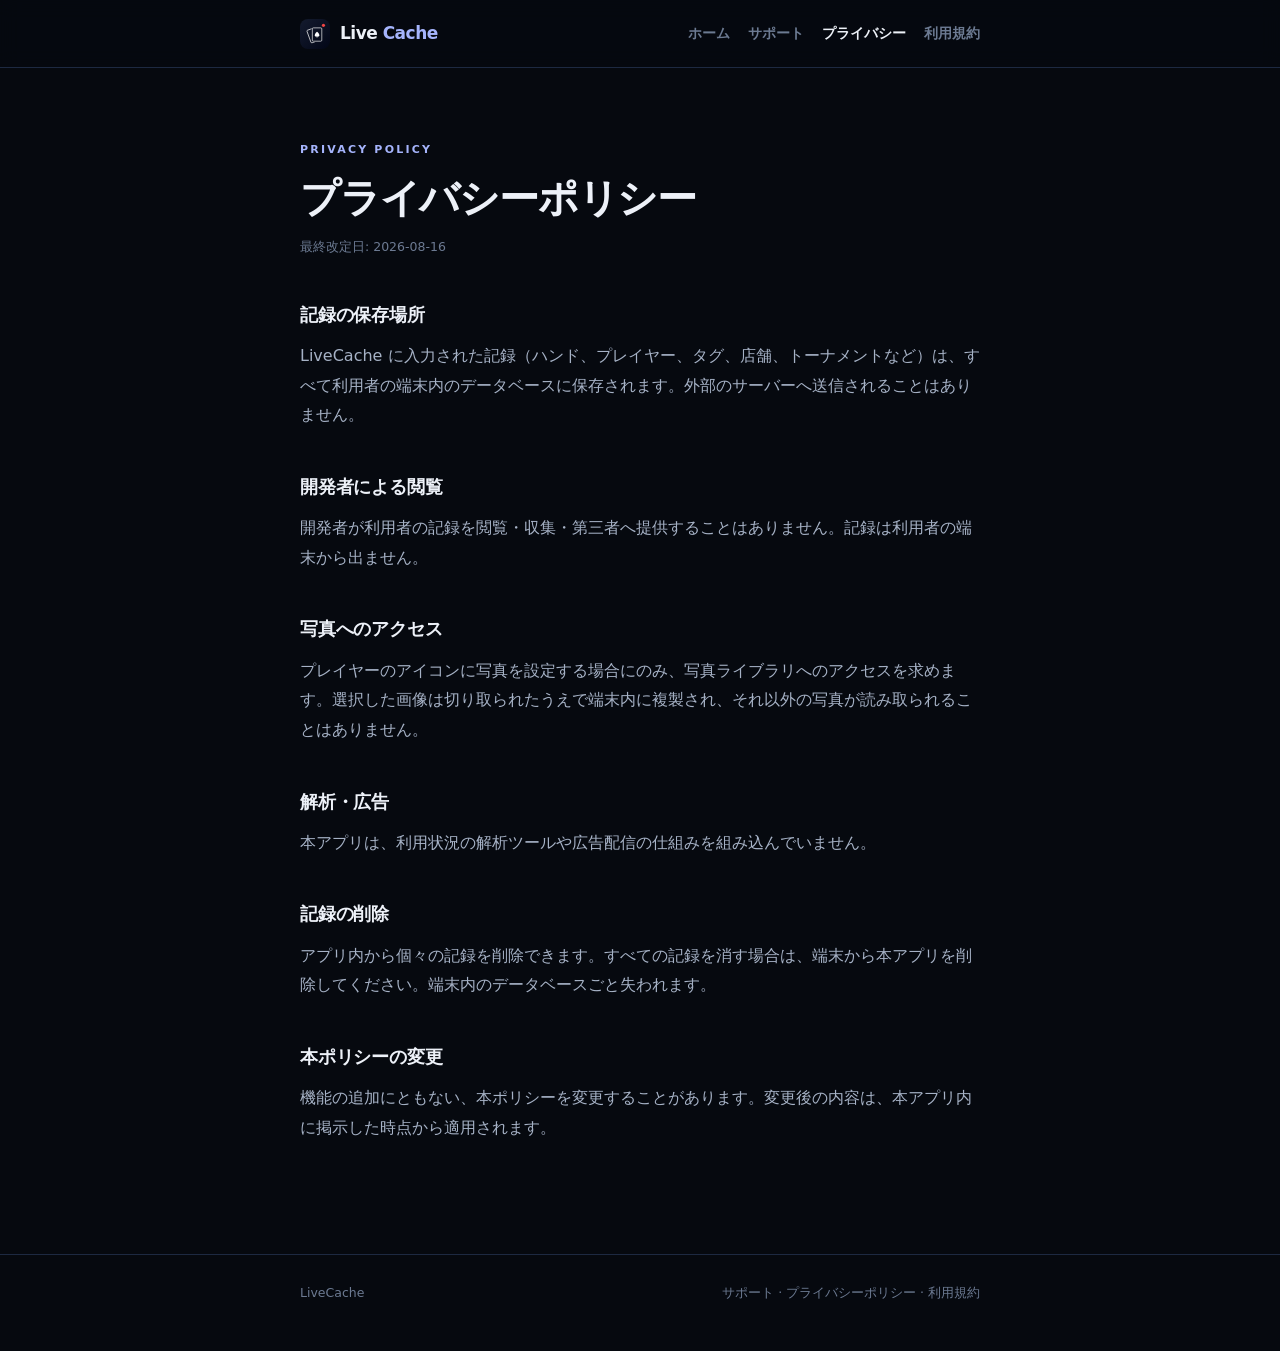
==== privacy.html @ 7b9feabc "LiveCache の公開ページ（トップ・サポート・プライバシー・規約）" ====
<!doctype html>
<html lang="ja">
<head>
<meta charset="utf-8">
<meta name="viewport" content="width=device-width, initial-scale=1">
<title>プライバシーポリシー — LiveCache</title>
<meta name="description" content="LiveCache の記録はすべて端末内に保存され、外部へ送信されません。">
<link rel="icon" href="[data-uri]">
<link rel="stylesheet" href="./_style.css">
</head>
<body>
<header class="bar">
  <div class="wrap">
    <a class="brand" href="./"><img src="[data-uri]" alt=""><b>Live <em>Cache</em></b></a>
    <nav>
      <a href="./">ホーム</a>
      <a href="./support.html">サポート</a>
      <a href="./privacy.html" aria-current="page">プライバシー</a>
      <a href="./terms.html">利用規約</a>
    </nav>
  </div>
</header>
<main><div class="wrap">
<p class="eyebrow">PRIVACY POLICY</p>
<h1>プライバシーポリシー</h1>
<p class="updated">最終改定日: 2026-08-16</p>
<h2>記録の保存場所</h2>
<p>LiveCache に入力された記録（ハンド、プレイヤー、タグ、店舗、トーナメントなど）は、すべて利用者の端末内のデータベースに保存されます。外部のサーバーへ送信されることはありません。</p>
<h2>開発者による閲覧</h2>
<p>開発者が利用者の記録を閲覧・収集・第三者へ提供することはありません。記録は利用者の端末から出ません。</p>
<h2>写真へのアクセス</h2>
<p>プレイヤーのアイコンに写真を設定する場合にのみ、写真ライブラリへのアクセスを求めます。選択した画像は切り取られたうえで端末内に複製され、それ以外の写真が読み取られることはありません。</p>
<h2>解析・広告</h2>
<p>本アプリは、利用状況の解析ツールや広告配信の仕組みを組み込んでいません。</p>
<h2>記録の削除</h2>
<p>アプリ内から個々の記録を削除できます。すべての記録を消す場合は、端末から本アプリを削除してください。端末内のデータベースごと失われます。</p>
<h2>本ポリシーの変更</h2>
<p>機能の追加にともない、本ポリシーを変更することがあります。変更後の内容は、本アプリ内に掲示した時点から適用されます。</p>
</div></main>
<footer><div class="wrap">
  <span>LiveCache</span>
  <span>
    <a href="./support.html">サポート</a> ·
    <a href="./privacy.html">プライバシーポリシー</a> ·
    <a href="./terms.html">利用規約</a>
  </span>
</div></footer>
</body>
</html>
---- _style.css ----
/*
  ストアに出す 3 枚（トップ・プライバシー・サポート）で使う 1 枚。

  アプリと同じ暗い世界にする。App Store から飛んできた人が、
  同じものの続きだと分かるように。

  明暗は切り替えない（アプリが暗い画面しか持たないため）。ただし地も字も
  必ず自分で塗る ―― 宿主の地を借りない。
*/
:root {
  --page: #06090F;
  --surface: #0E1420;
  --line: #1D2941;
  --fg: #EDF1F8;
  --fg-2: #A6B2C6;
  --fg-3: #6C7A92;
  --indigo: #A5B4FC;
  --gutter: clamp(20px, 5vw, 40px);
}

* { box-sizing: border-box; }
html { scroll-behavior: smooth; }

body {
  margin: 0;
  background: var(--page);
  color: var(--fg);
  font-family: -apple-system, BlinkMacSystemFont, "Hiragino Sans",
    "Hiragino Kaku Gothic ProN", "Noto Sans JP", "Yu Gothic", Meiryo, system-ui, sans-serif;
  font-size: 16px;
  line-height: 1.85;
  -webkit-font-smoothing: antialiased;
}

.wrap { max-width: 760px; margin: 0 auto; padding: 0 var(--gutter); }

/* ---- 上の帯 ---- */
header.bar {
  border-bottom: 1px solid var(--line);
  padding: 18px 0;
  position: sticky;
  top: 0;
  background: #06090FEE;
  backdrop-filter: blur(10px);
  z-index: 10;
}
.bar .wrap { display: flex; align-items: center; gap: 14px; flex-wrap: wrap; }
.brand { display: flex; align-items: center; gap: 10px; text-decoration: none; color: var(--fg); }
.brand img { width: 30px; height: 30px; border-radius: 8px; display: block; }
.brand b { font-size: 17px; font-weight: 800; letter-spacing: -.03em; }
.brand b em { font-style: normal; color: var(--indigo); }
nav { margin-left: auto; display: flex; gap: 18px; }
nav a { color: var(--fg-3); text-decoration: none; font-size: 13.5px; font-weight: 600; }
nav a:hover, nav a[aria-current="page"] { color: var(--fg); }

/* ---- 本文 ---- */
main { padding: clamp(40px, 8vw, 72px) 0 96px; }
.eyebrow { font-size: 11px; font-weight: 800; letter-spacing: .2em; color: var(--indigo); margin: 0 0 12px; }
h1 { font-size: clamp(28px, 5vw, 40px); line-height: 1.25; letter-spacing: -.03em; font-weight: 800; margin: 0 0 12px; text-wrap: balance; }
h2 { font-size: 18px; font-weight: 700; letter-spacing: -.01em; margin: 40px 0 10px; }
h3 { font-size: 15px; font-weight: 700; margin: 26px 0 6px; }
p { margin: 0 0 16px; color: var(--fg-2); }
p.lede { font-size: 17px; color: var(--fg-2); margin-bottom: 8px; }
.updated { font-size: 12.5px; color: var(--fg-3); margin: 0 0 40px; }
ul { margin: 0 0 16px; padding-left: 1.3em; color: var(--fg-2); }
li { margin-bottom: 7px; }
strong { color: var(--fg); font-weight: 700; }
a { color: var(--indigo); }

.card { background: var(--surface); border: 1px solid var(--line); border-radius: 14px; padding: 20px 22px; margin: 0 0 14px; }
.card h3 { margin-top: 0; }
.card p:last-child { margin-bottom: 0; }

.grid { display: grid; gap: 14px; grid-template-columns: repeat(auto-fit, minmax(230px, 1fr)); }

footer { border-top: 1px solid var(--line); padding: 26px 0 46px; font-size: 12.5px; color: var(--fg-3); }
footer .wrap { display: flex; gap: 14px 24px; flex-wrap: wrap; align-items: center; justify-content: space-between; }
footer a { color: var(--fg-3); text-decoration: none; }
footer a:hover { color: var(--fg-2); }
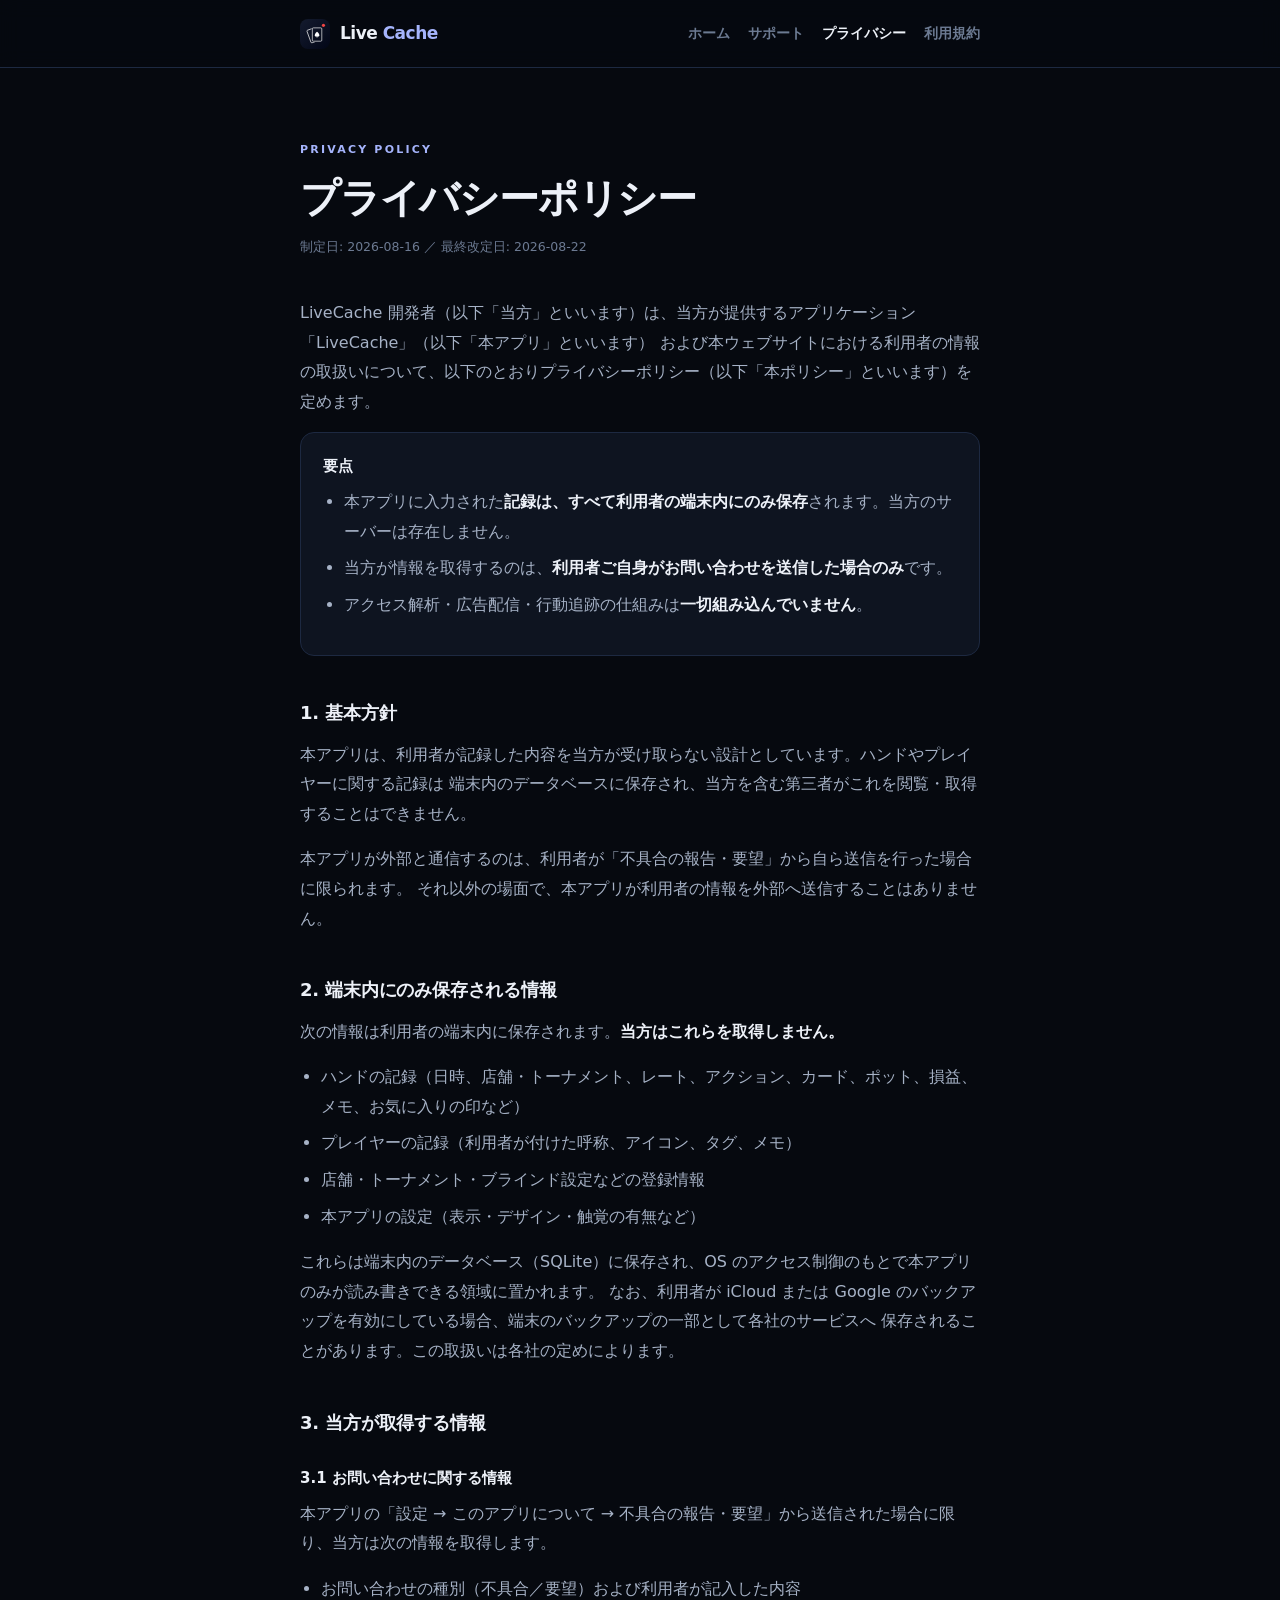
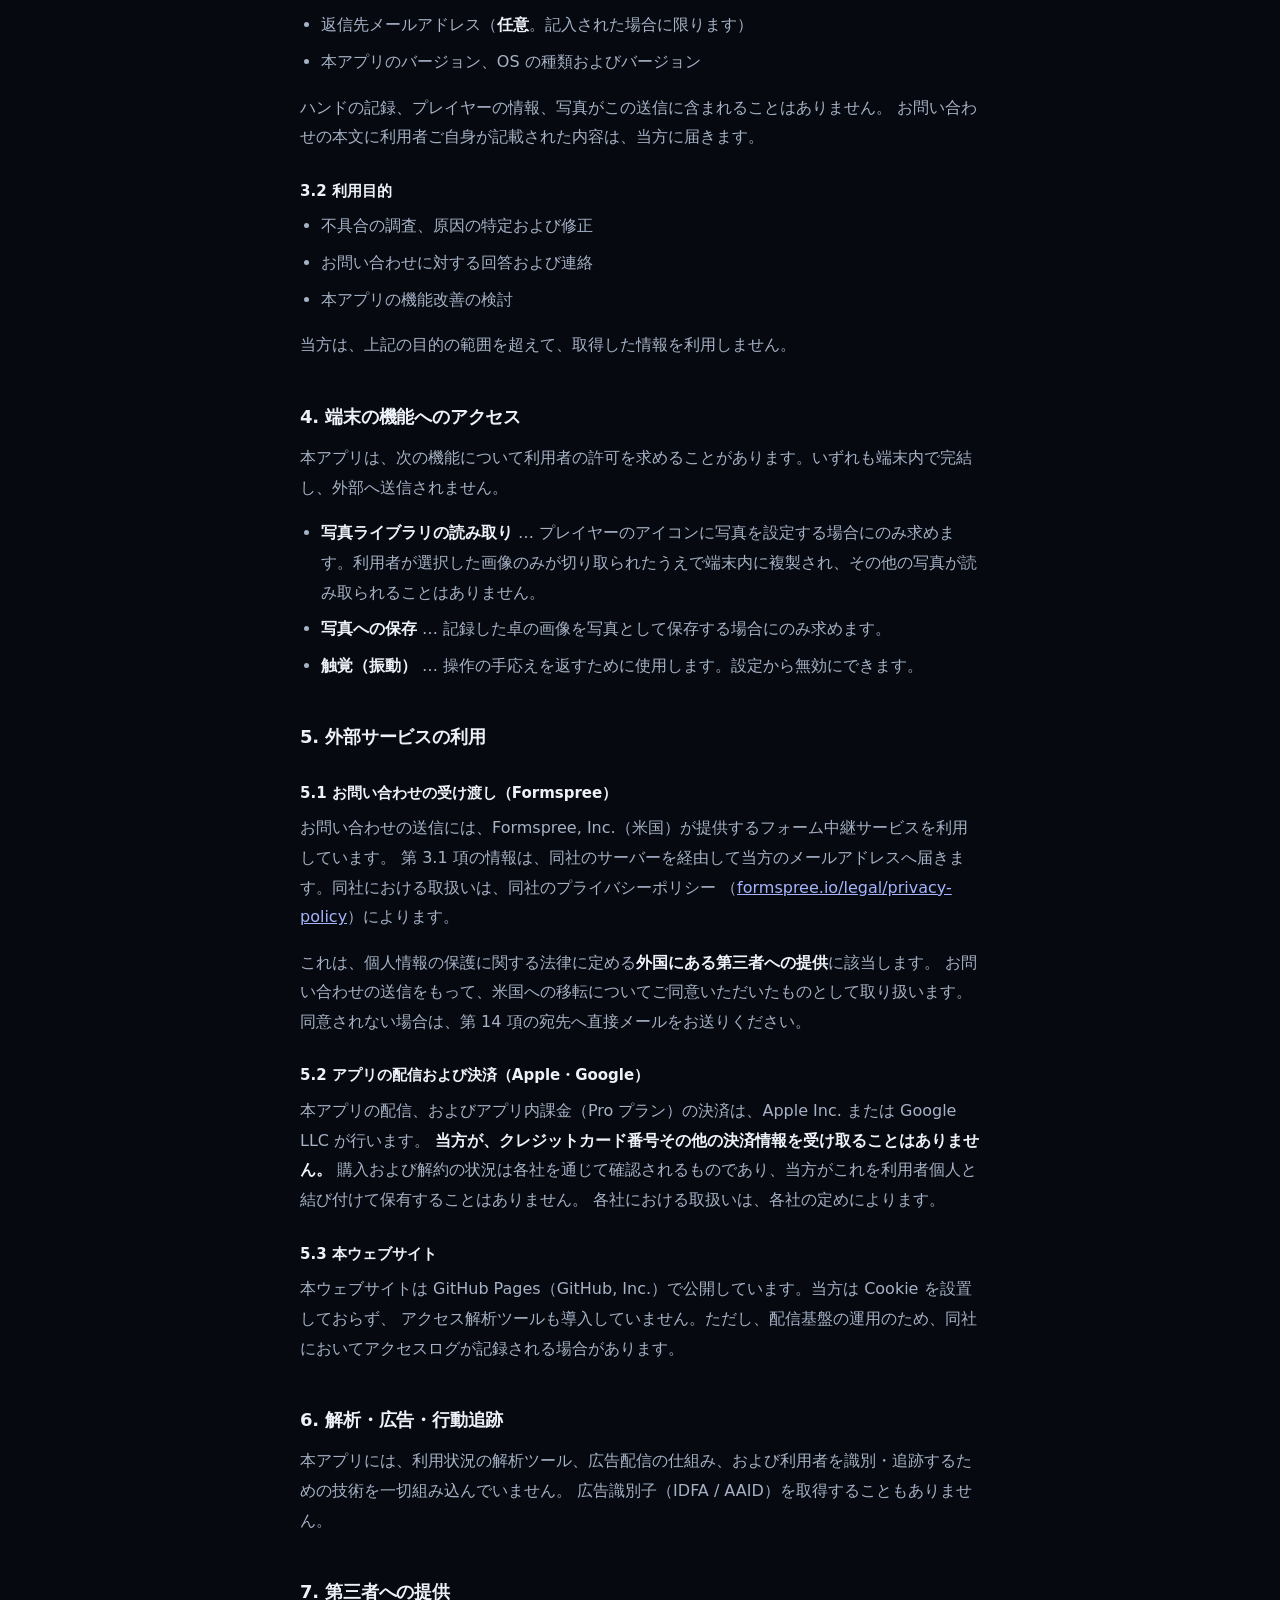
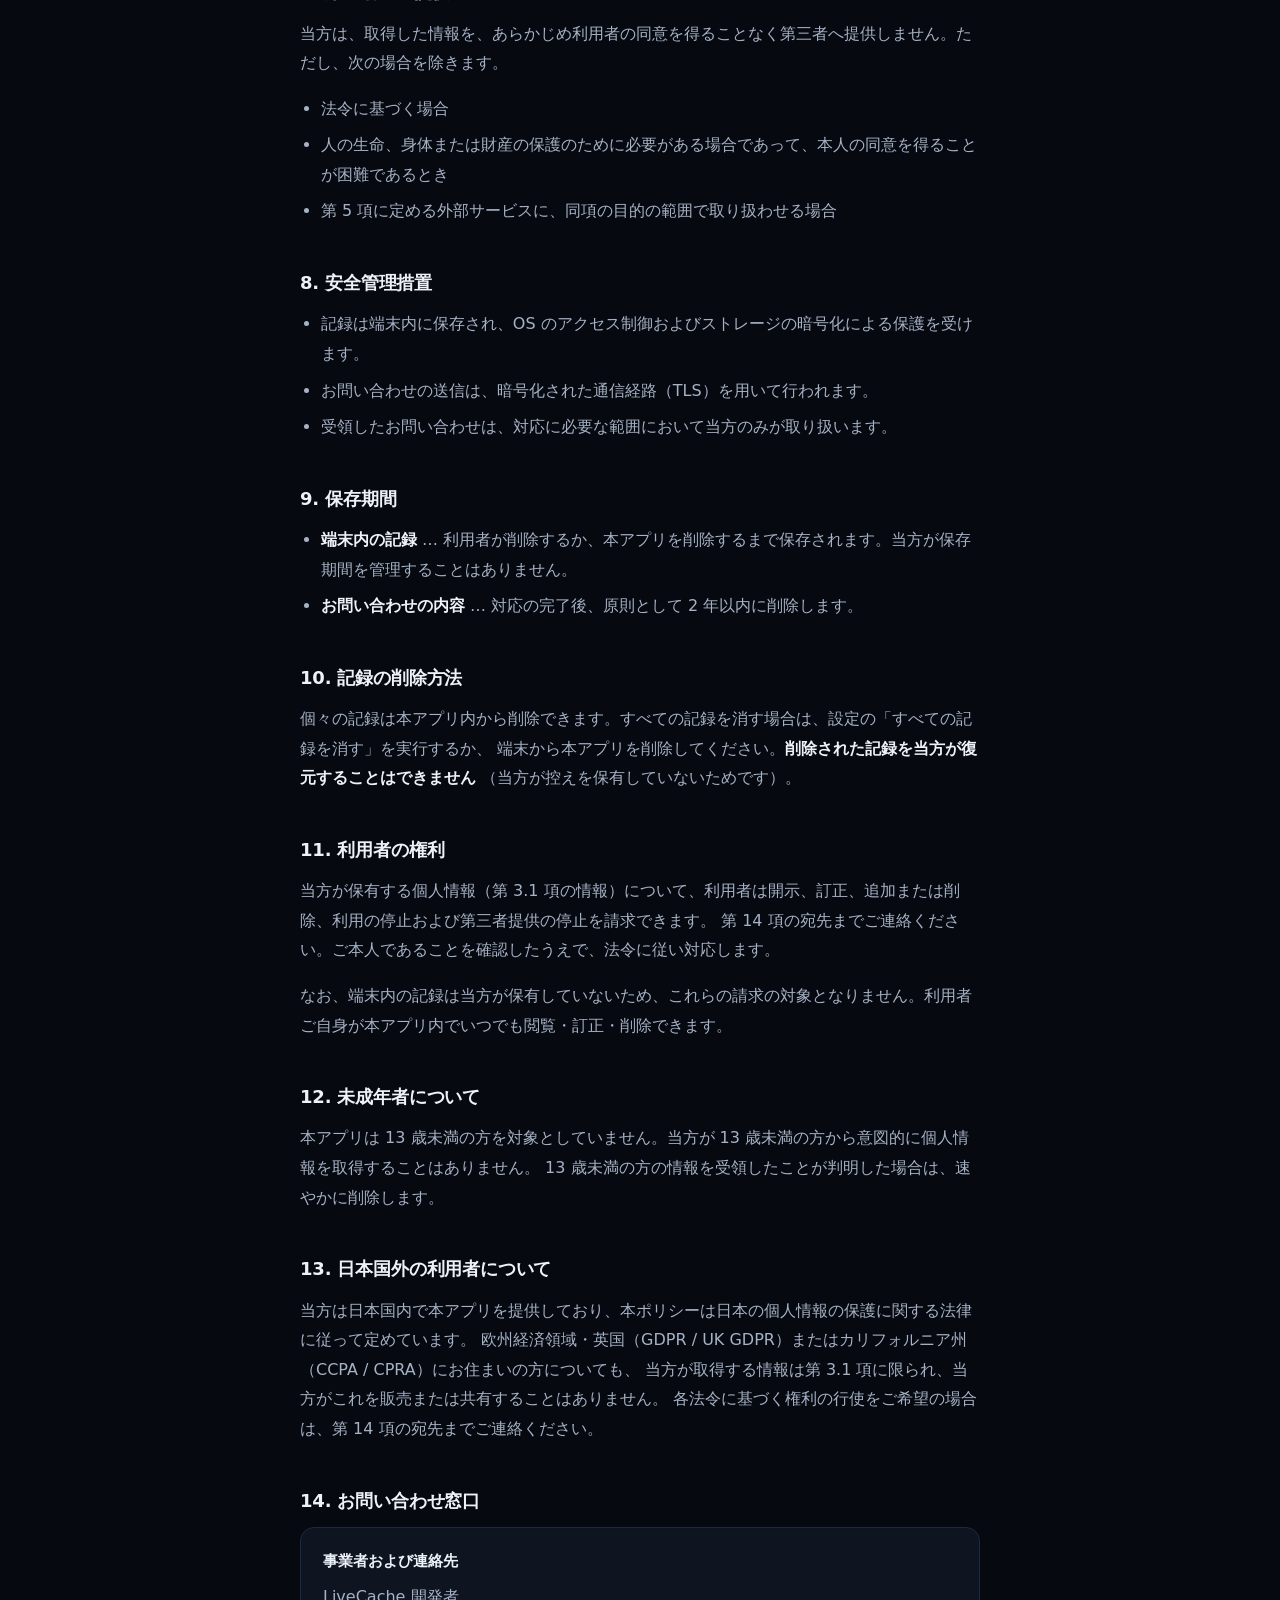
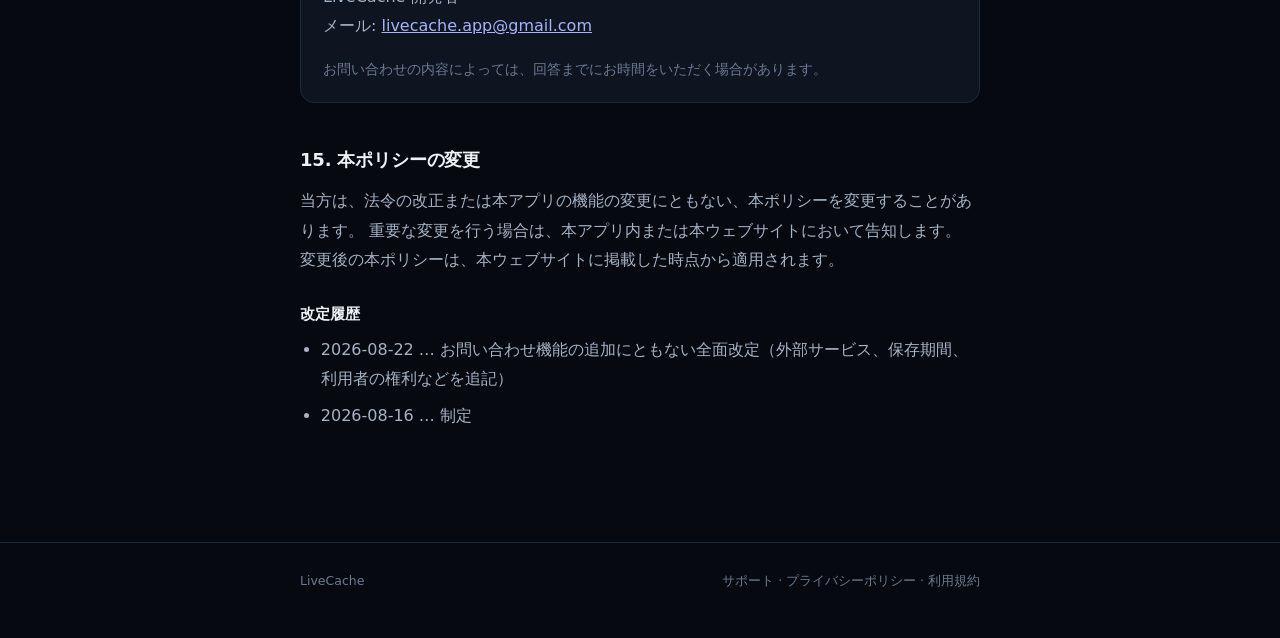
==== commit 17610ae3: "プライバシーポリシーを全面改定 お問い合わせ機能（アプリ内フォーム → Formspree）が付いたことで、 「記録は端末から出ません」だけでは足りなくなった。**何を取得し、 どこを経由し、いつ消す" ====
--- a/privacy.html
+++ b/privacy.html
@@ -4,14 +4,24 @@
 <meta charset="utf-8">
 <meta name="viewport" content="width=device-width, initial-scale=1">
 <title>プライバシーポリシー — LiveCache</title>
-<meta name="description" content="LiveCache の記録はすべて端末内に保存され、外部へ送信されません。">
-<link rel="icon" href="[data-uri]">
+<meta name="description" content="LiveCache のプライバシーポリシー。記録はすべて端末内に保存され、当方のサーバーへ送信されることはありません。">
+<link rel="icon" href="./img/icon.svg">
+<link rel="canonical" href="https://yutybass.github.io/livecache-site/privacy.html">
+<meta property="og:type" content="website">
+<meta property="og:site_name" content="LiveCache">
+<meta property="og:locale" content="ja_JP">
+<meta property="og:url" content="https://yutybass.github.io/livecache-site/privacy.html">
+<meta property="og:title" content="プライバシーポリシー — LiveCache">
+<meta property="og:description" content="LiveCache のプライバシーポリシー。記録はすべて端末内に保存され、当方のサーバーへ送信されることはありません。">
+<meta property="og:image" content="https://yutybass.github.io/livecache-site/img/og.png">
+<meta name="twitter:card" content="summary_large_image">
+<meta name="theme-color" content="#06090F">
 <link rel="stylesheet" href="./_style.css">
 </head>
 <body>
 <header class="bar">
   <div class="wrap">
-    <a class="brand" href="./"><img src="[data-uri]" alt=""><b>Live <em>Cache</em></b></a>
+    <a class="brand" href="./"><img src="./img/icon.svg" alt=""><b>Live <em>Cache</em></b></a>
     <nav>
       <a href="./">ホーム</a>
       <a href="./support.html">サポート</a>
@@ -23,19 +33,188 @@
 <main><div class="wrap">
 <p class="eyebrow">PRIVACY POLICY</p>
 <h1>プライバシーポリシー</h1>
-<p class="updated">最終改定日: 2026-08-16</p>
-<h2>記録の保存場所</h2>
-<p>LiveCache に入力された記録（ハンド、プレイヤー、タグ、店舗、トーナメントなど）は、すべて利用者の端末内のデータベースに保存されます。外部のサーバーへ送信されることはありません。</p>
-<h2>開発者による閲覧</h2>
-<p>開発者が利用者の記録を閲覧・収集・第三者へ提供することはありません。記録は利用者の端末から出ません。</p>
-<h2>写真へのアクセス</h2>
-<p>プレイヤーのアイコンに写真を設定する場合にのみ、写真ライブラリへのアクセスを求めます。選択した画像は切り取られたうえで端末内に複製され、それ以外の写真が読み取られることはありません。</p>
-<h2>解析・広告</h2>
-<p>本アプリは、利用状況の解析ツールや広告配信の仕組みを組み込んでいません。</p>
-<h2>記録の削除</h2>
-<p>アプリ内から個々の記録を削除できます。すべての記録を消す場合は、端末から本アプリを削除してください。端末内のデータベースごと失われます。</p>
-<h2>本ポリシーの変更</h2>
-<p>機能の追加にともない、本ポリシーを変更することがあります。変更後の内容は、本アプリ内に掲示した時点から適用されます。</p>
+<p class="updated">制定日: 2026-08-16 ／ 最終改定日: 2026-08-22</p>
+
+<p>
+  LiveCache 開発者（以下「当方」といいます）は、当方が提供するアプリケーション「LiveCache」（以下「本アプリ」といいます）
+  および本ウェブサイトにおける利用者の情報の取扱いについて、以下のとおりプライバシーポリシー（以下「本ポリシー」といいます）を定めます。
+</p>
+
+<div class="card">
+  <h3>要点</h3>
+  <ul>
+    <li>本アプリに入力された<strong>記録は、すべて利用者の端末内にのみ保存</strong>されます。当方のサーバーは存在しません。</li>
+    <li>当方が情報を取得するのは、<strong>利用者ご自身がお問い合わせを送信した場合のみ</strong>です。</li>
+    <li>アクセス解析・広告配信・行動追跡の仕組みは<strong>一切組み込んでいません</strong>。</li>
+  </ul>
+</div>
+
+<h2>1. 基本方針</h2>
+<p>
+  本アプリは、利用者が記録した内容を当方が受け取らない設計としています。ハンドやプレイヤーに関する記録は
+  端末内のデータベースに保存され、当方を含む第三者がこれを閲覧・取得することはできません。
+</p>
+<p>
+  本アプリが外部と通信するのは、利用者が「不具合の報告・要望」から自ら送信を行った場合に限られます。
+  それ以外の場面で、本アプリが利用者の情報を外部へ送信することはありません。
+</p>
+
+<h2>2. 端末内にのみ保存される情報</h2>
+<p>次の情報は利用者の端末内に保存されます。<strong>当方はこれらを取得しません。</strong></p>
+<ul>
+  <li>ハンドの記録（日時、店舗・トーナメント、レート、アクション、カード、ポット、損益、メモ、お気に入りの印など）</li>
+  <li>プレイヤーの記録（利用者が付けた呼称、アイコン、タグ、メモ）</li>
+  <li>店舗・トーナメント・ブラインド設定などの登録情報</li>
+  <li>本アプリの設定（表示・デザイン・触覚の有無など）</li>
+</ul>
+<p>
+  これらは端末内のデータベース（SQLite）に保存され、OS のアクセス制御のもとで本アプリのみが読み書きできる領域に置かれます。
+  なお、利用者が iCloud または Google のバックアップを有効にしている場合、端末のバックアップの一部として各社のサービスへ
+  保存されることがあります。この取扱いは各社の定めによります。
+</p>
+
+<h2>3. 当方が取得する情報</h2>
+
+<h3>3.1 お問い合わせに関する情報</h3>
+<p>
+  本アプリの「設定 → このアプリについて → 不具合の報告・要望」から送信された場合に限り、当方は次の情報を取得します。
+</p>
+<ul>
+  <li>お問い合わせの種別（不具合／要望）および利用者が記入した内容</li>
+  <li>返信先メールアドレス（<strong>任意</strong>。記入された場合に限ります）</li>
+  <li>本アプリのバージョン、OS の種類およびバージョン</li>
+</ul>
+<p>
+  ハンドの記録、プレイヤーの情報、写真がこの送信に含まれることはありません。
+  お問い合わせの本文に利用者ご自身が記載された内容は、当方に届きます。
+</p>
+
+<h3>3.2 利用目的</h3>
+<ul>
+  <li>不具合の調査、原因の特定および修正</li>
+  <li>お問い合わせに対する回答および連絡</li>
+  <li>本アプリの機能改善の検討</li>
+</ul>
+<p>当方は、上記の目的の範囲を超えて、取得した情報を利用しません。</p>
+
+<h2>4. 端末の機能へのアクセス</h2>
+<p>本アプリは、次の機能について利用者の許可を求めることがあります。いずれも端末内で完結し、外部へ送信されません。</p>
+<ul>
+  <li><strong>写真ライブラリの読み取り</strong> … プレイヤーのアイコンに写真を設定する場合にのみ求めます。利用者が選択した画像のみが切り取られたうえで端末内に複製され、その他の写真が読み取られることはありません。</li>
+  <li><strong>写真への保存</strong> … 記録した卓の画像を写真として保存する場合にのみ求めます。</li>
+  <li><strong>触覚（振動）</strong> … 操作の手応えを返すために使用します。設定から無効にできます。</li>
+</ul>
+
+<h2>5. 外部サービスの利用</h2>
+
+<h3>5.1 お問い合わせの受け渡し（Formspree）</h3>
+<p>
+  お問い合わせの送信には、Formspree, Inc.（米国）が提供するフォーム中継サービスを利用しています。
+  第 3.1 項の情報は、同社のサーバーを経由して当方のメールアドレスへ届きます。同社における取扱いは、同社のプライバシーポリシー
+  （<a href="https://formspree.io/legal/privacy-policy" target="_blank" rel="noopener noreferrer">formspree.io/legal/privacy-policy</a>）によります。
+</p>
+<p>
+  これは、個人情報の保護に関する法律に定める<strong>外国にある第三者への提供</strong>に該当します。
+  お問い合わせの送信をもって、米国への移転についてご同意いただいたものとして取り扱います。
+  同意されない場合は、第 14 項の宛先へ直接メールをお送りください。
+</p>
+
+<h3>5.2 アプリの配信および決済（Apple・Google）</h3>
+<p>
+  本アプリの配信、およびアプリ内課金（Pro プラン）の決済は、Apple Inc. または Google LLC が行います。
+  <strong>当方が、クレジットカード番号その他の決済情報を受け取ることはありません。</strong>
+  購入および解約の状況は各社を通じて確認されるものであり、当方がこれを利用者個人と結び付けて保有することはありません。
+  各社における取扱いは、各社の定めによります。
+</p>
+
+<h3>5.3 本ウェブサイト</h3>
+<p>
+  本ウェブサイトは GitHub Pages（GitHub, Inc.）で公開しています。当方は Cookie を設置しておらず、
+  アクセス解析ツールも導入していません。ただし、配信基盤の運用のため、同社においてアクセスログが記録される場合があります。
+</p>
+
+<h2>6. 解析・広告・行動追跡</h2>
+<p>
+  本アプリには、利用状況の解析ツール、広告配信の仕組み、および利用者を識別・追跡するための技術を一切組み込んでいません。
+  広告識別子（IDFA / AAID）を取得することもありません。
+</p>
+
+<h2>7. 第三者への提供</h2>
+<p>当方は、取得した情報を、あらかじめ利用者の同意を得ることなく第三者へ提供しません。ただし、次の場合を除きます。</p>
+<ul>
+  <li>法令に基づく場合</li>
+  <li>人の生命、身体または財産の保護のために必要がある場合であって、本人の同意を得ることが困難であるとき</li>
+  <li>第 5 項に定める外部サービスに、同項の目的の範囲で取り扱わせる場合</li>
+</ul>
+
+<h2>8. 安全管理措置</h2>
+<ul>
+  <li>記録は端末内に保存され、OS のアクセス制御およびストレージの暗号化による保護を受けます。</li>
+  <li>お問い合わせの送信は、暗号化された通信経路（TLS）を用いて行われます。</li>
+  <li>受領したお問い合わせは、対応に必要な範囲において当方のみが取り扱います。</li>
+</ul>
+
+<h2>9. 保存期間</h2>
+<ul>
+  <li><strong>端末内の記録</strong> … 利用者が削除するか、本アプリを削除するまで保存されます。当方が保存期間を管理することはありません。</li>
+  <li><strong>お問い合わせの内容</strong> … 対応の完了後、原則として 2 年以内に削除します。</li>
+</ul>
+
+<h2>10. 記録の削除方法</h2>
+<p>
+  個々の記録は本アプリ内から削除できます。すべての記録を消す場合は、設定の「すべての記録を消す」を実行するか、
+  端末から本アプリを削除してください。<strong>削除された記録を当方が復元することはできません</strong>
+  （当方が控えを保有していないためです）。
+</p>
+
+<h2>11. 利用者の権利</h2>
+<p>
+  当方が保有する個人情報（第 3.1 項の情報）について、利用者は開示、訂正、追加または削除、利用の停止および第三者提供の停止を請求できます。
+  第 14 項の宛先までご連絡ください。ご本人であることを確認したうえで、法令に従い対応します。
+</p>
+<p>
+  なお、端末内の記録は当方が保有していないため、これらの請求の対象となりません。利用者ご自身が本アプリ内でいつでも閲覧・訂正・削除できます。
+</p>
+
+<h2>12. 未成年者について</h2>
+<p>
+  本アプリは 13 歳未満の方を対象としていません。当方が 13 歳未満の方から意図的に個人情報を取得することはありません。
+  13 歳未満の方の情報を受領したことが判明した場合は、速やかに削除します。
+</p>
+
+<h2>13. 日本国外の利用者について</h2>
+<p>
+  当方は日本国内で本アプリを提供しており、本ポリシーは日本の個人情報の保護に関する法律に従って定めています。
+  欧州経済領域・英国（GDPR / UK GDPR）またはカリフォルニア州（CCPA / CPRA）にお住まいの方についても、
+  当方が取得する情報は第 3.1 項に限られ、当方がこれを販売または共有することはありません。
+  各法令に基づく権利の行使をご希望の場合は、第 14 項の宛先までご連絡ください。
+</p>
+
+<h2>14. お問い合わせ窓口</h2>
+<div class="card">
+  <h3>事業者および連絡先</h3>
+  <p>
+    LiveCache 開発者<br>
+    メール: <a href="mailto:livecache.app@gmail.com?subject=LiveCache%20プライバシーに関するお問い合わせ">livecache.app@gmail.com</a>
+  </p>
+  <p style="margin-bottom:0; font-size:13.5px; color:var(--fg-3)">
+    お問い合わせの内容によっては、回答までにお時間をいただく場合があります。
+  </p>
+</div>
+
+<h2>15. 本ポリシーの変更</h2>
+<p>
+  当方は、法令の改正または本アプリの機能の変更にともない、本ポリシーを変更することがあります。
+  重要な変更を行う場合は、本アプリ内または本ウェブサイトにおいて告知します。
+  変更後の本ポリシーは、本ウェブサイトに掲載した時点から適用されます。
+</p>
+
+<h3>改定履歴</h3>
+<ul>
+  <li>2026-08-22 … お問い合わせ機能の追加にともない全面改定（外部サービス、保存期間、利用者の権利などを追記）</li>
+  <li>2026-08-16 … 制定</li>
+</ul>
+
 </div></main>
 <footer><div class="wrap">
   <span>LiveCache</span>
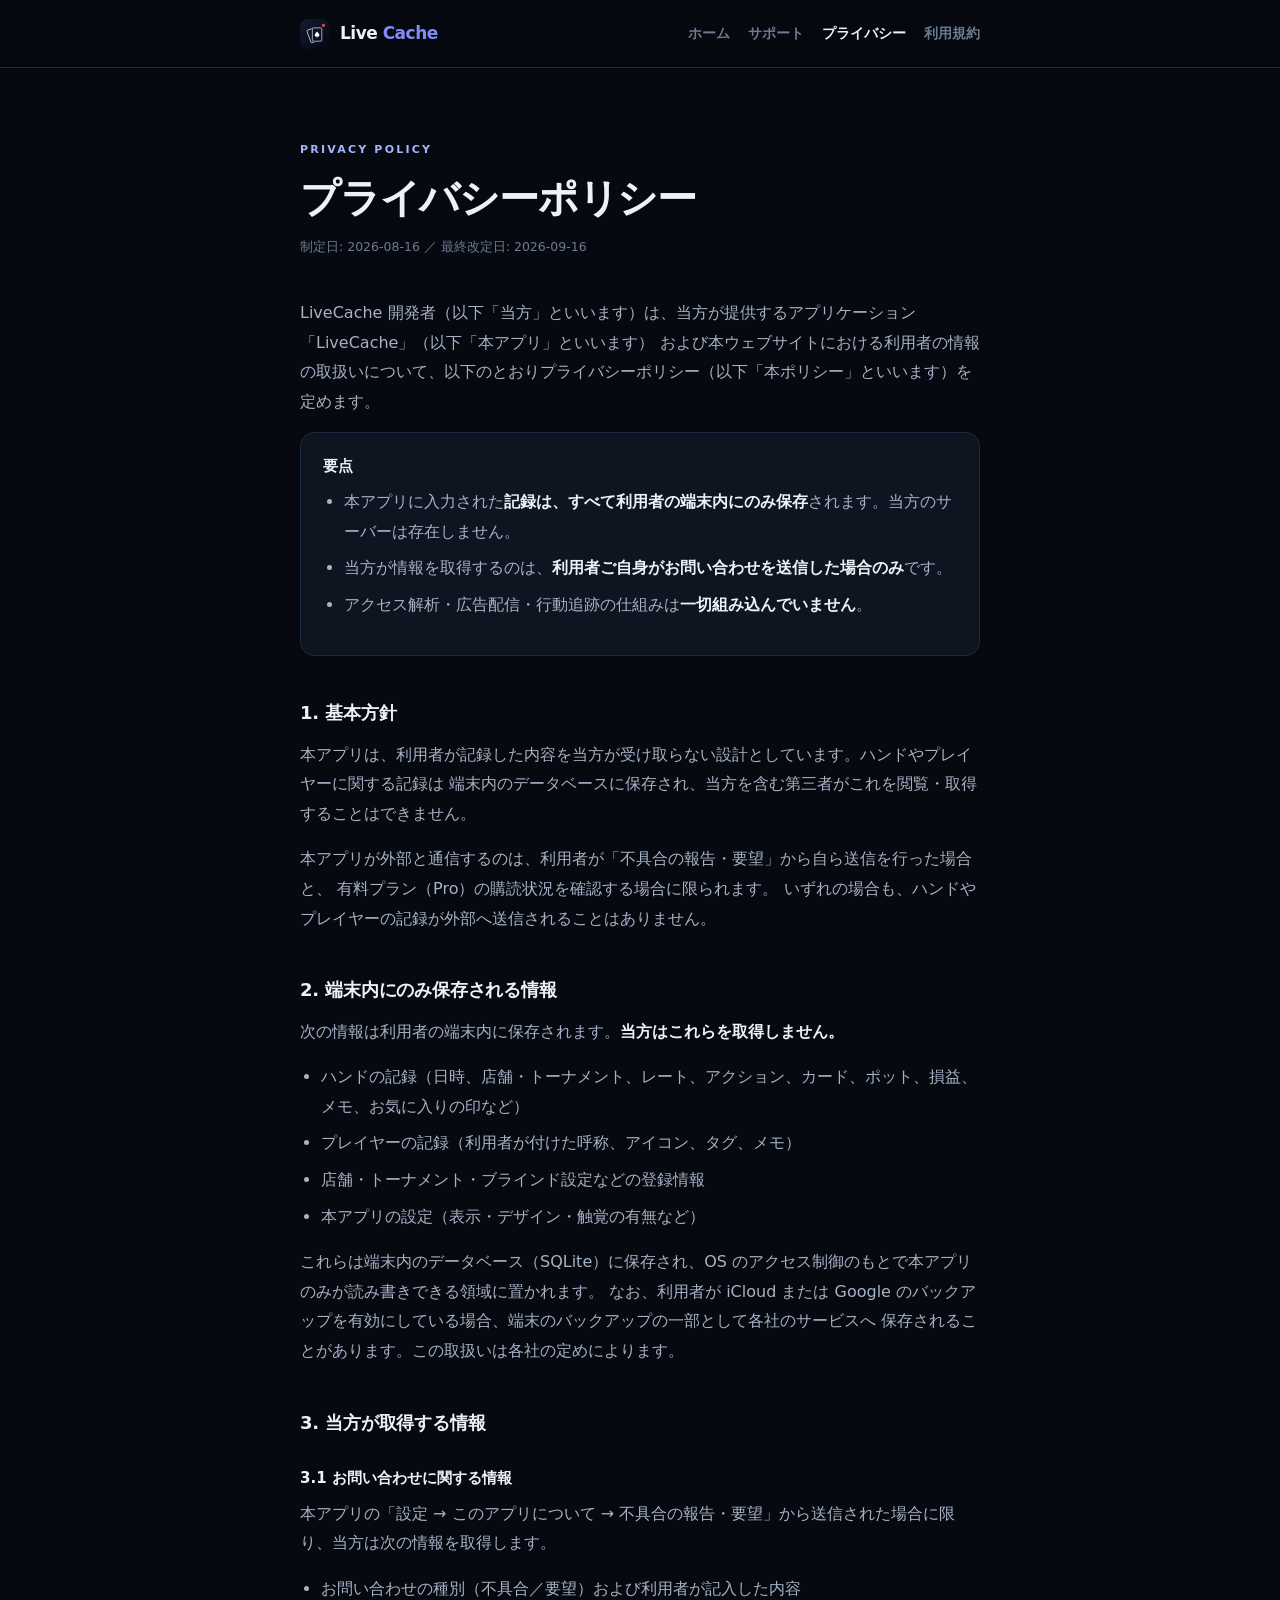
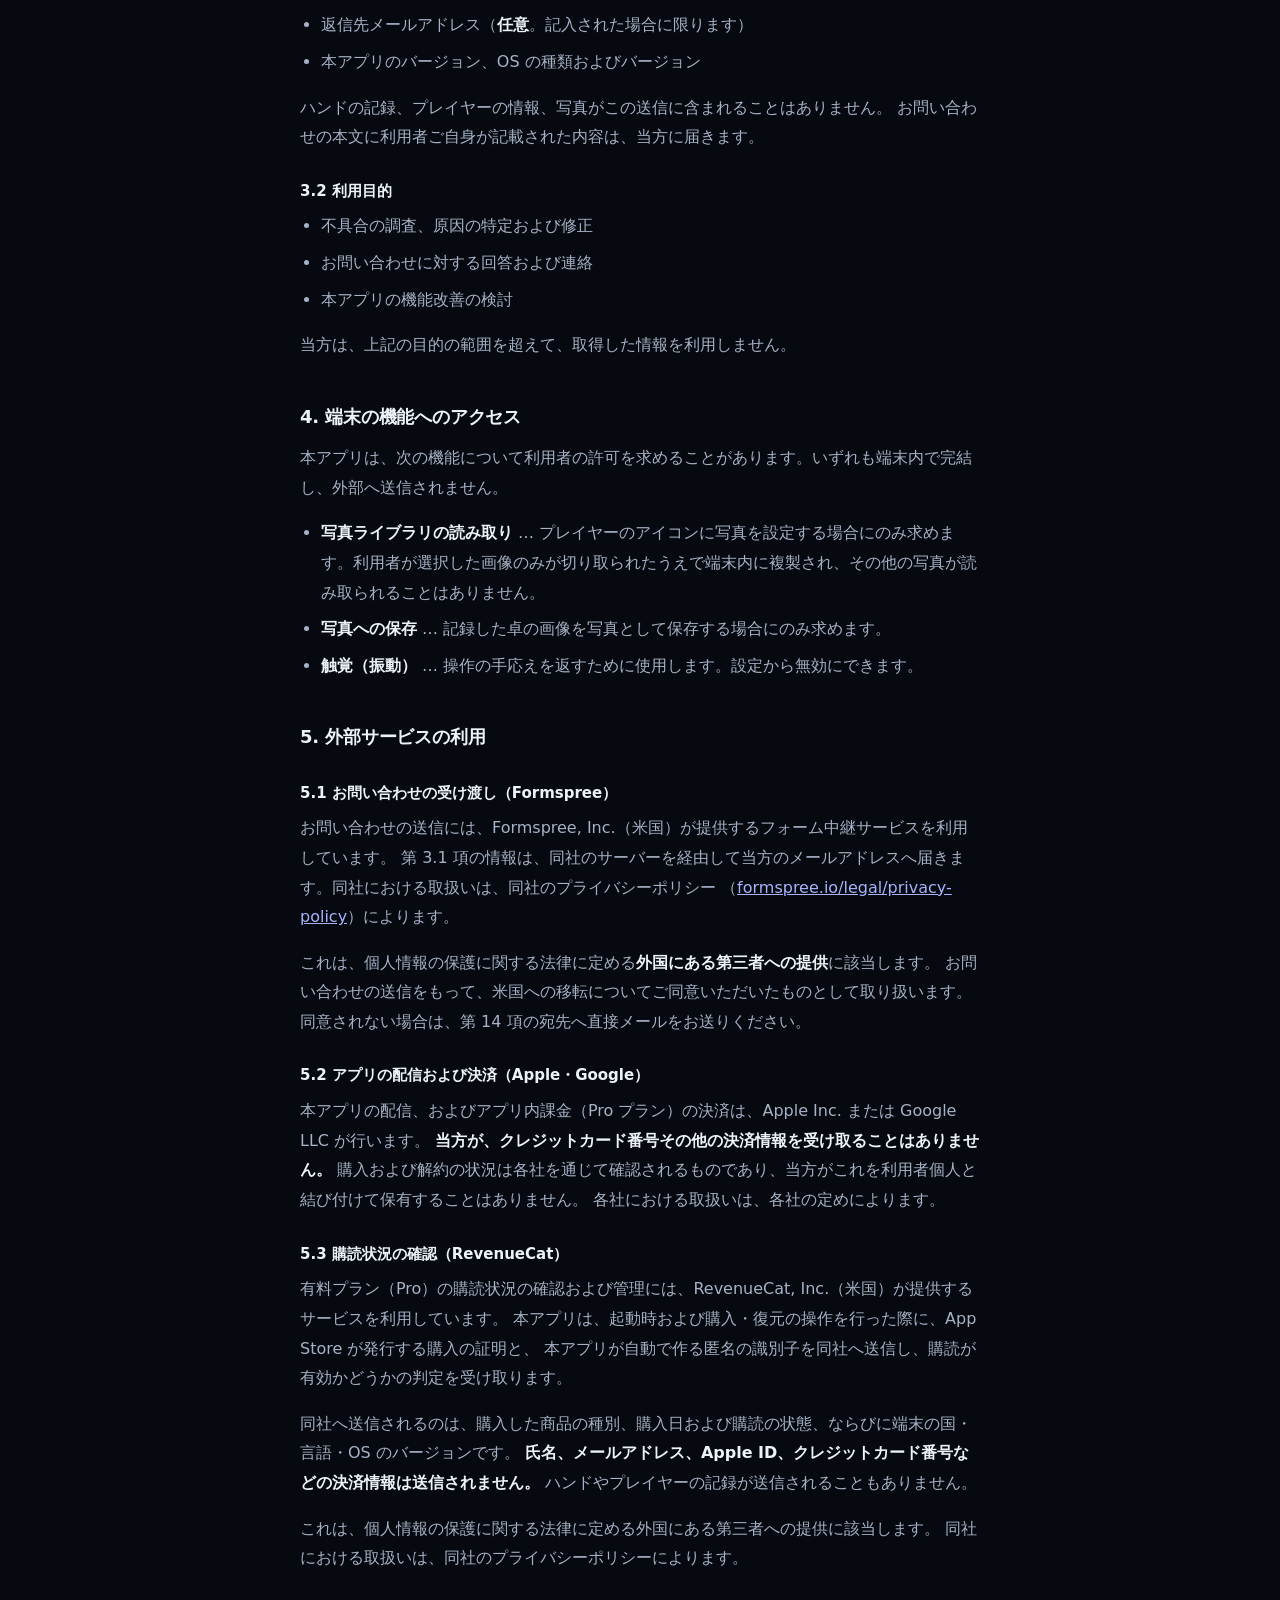
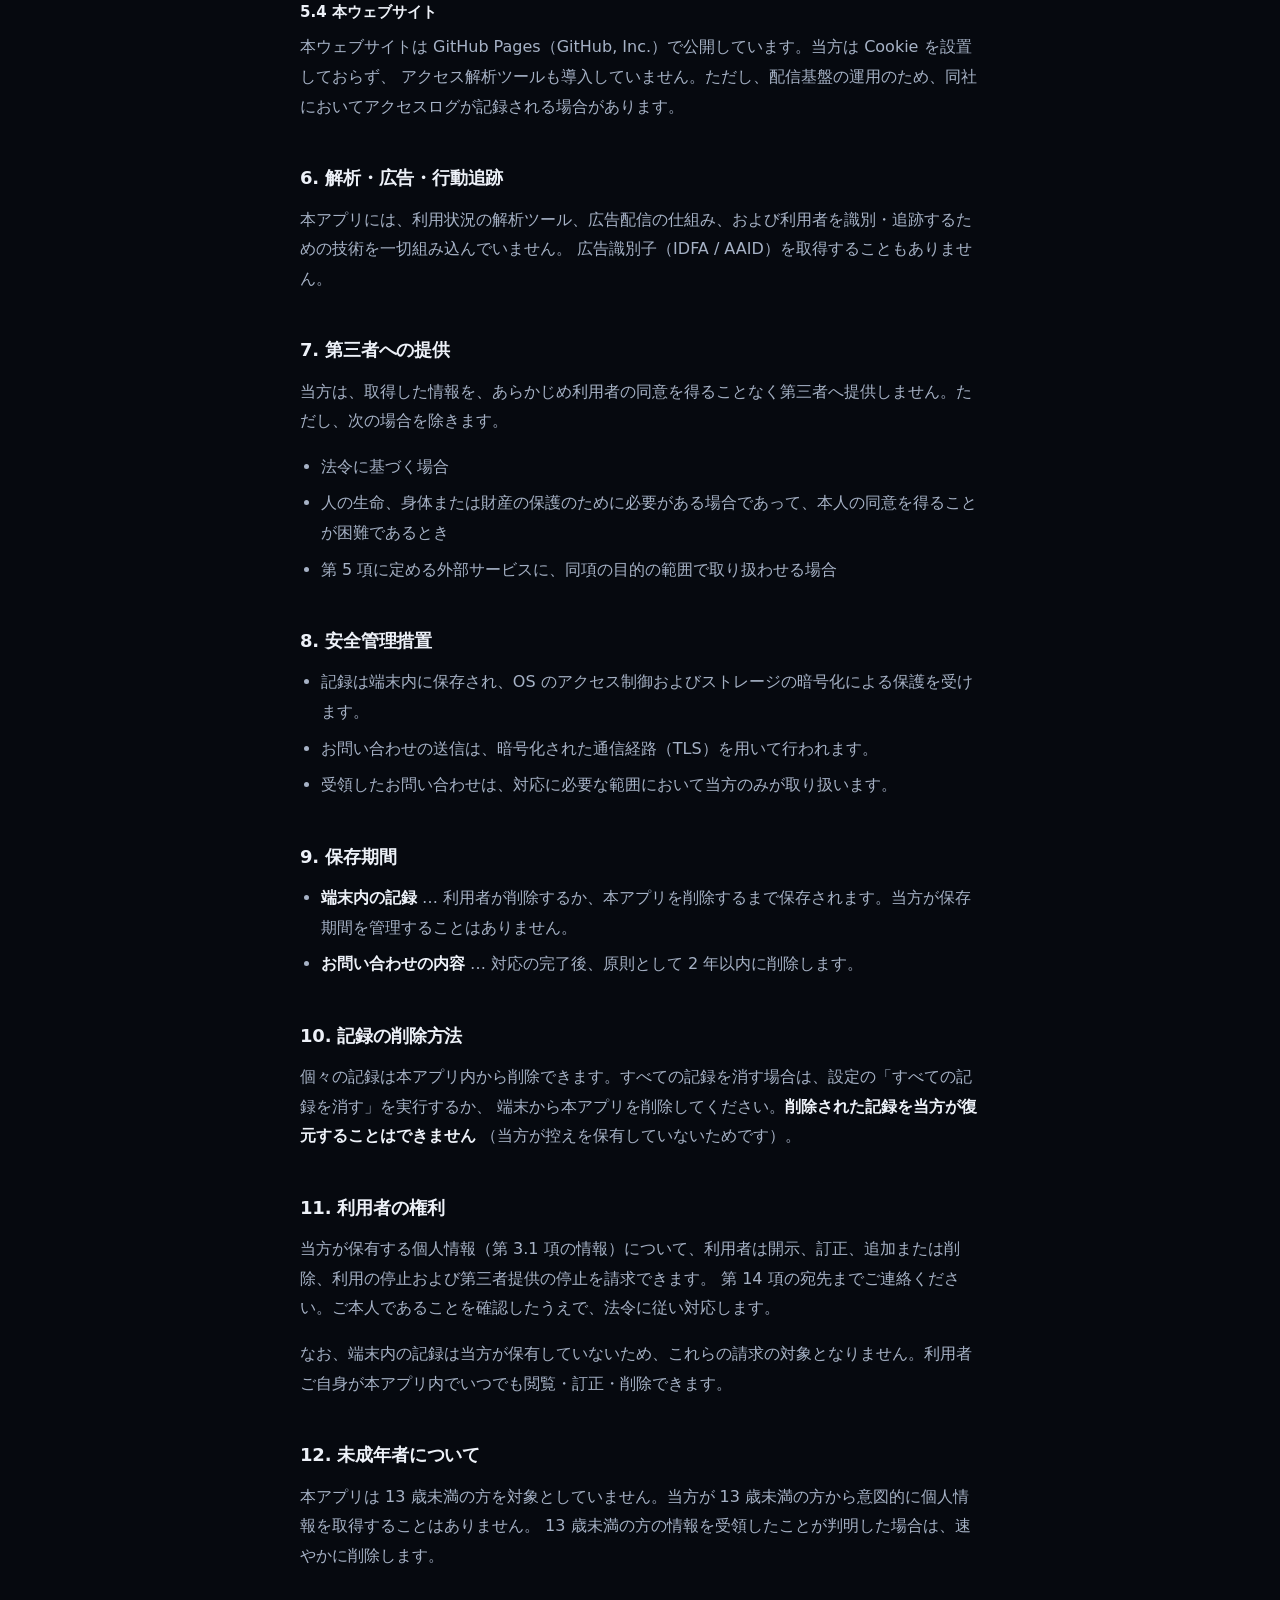
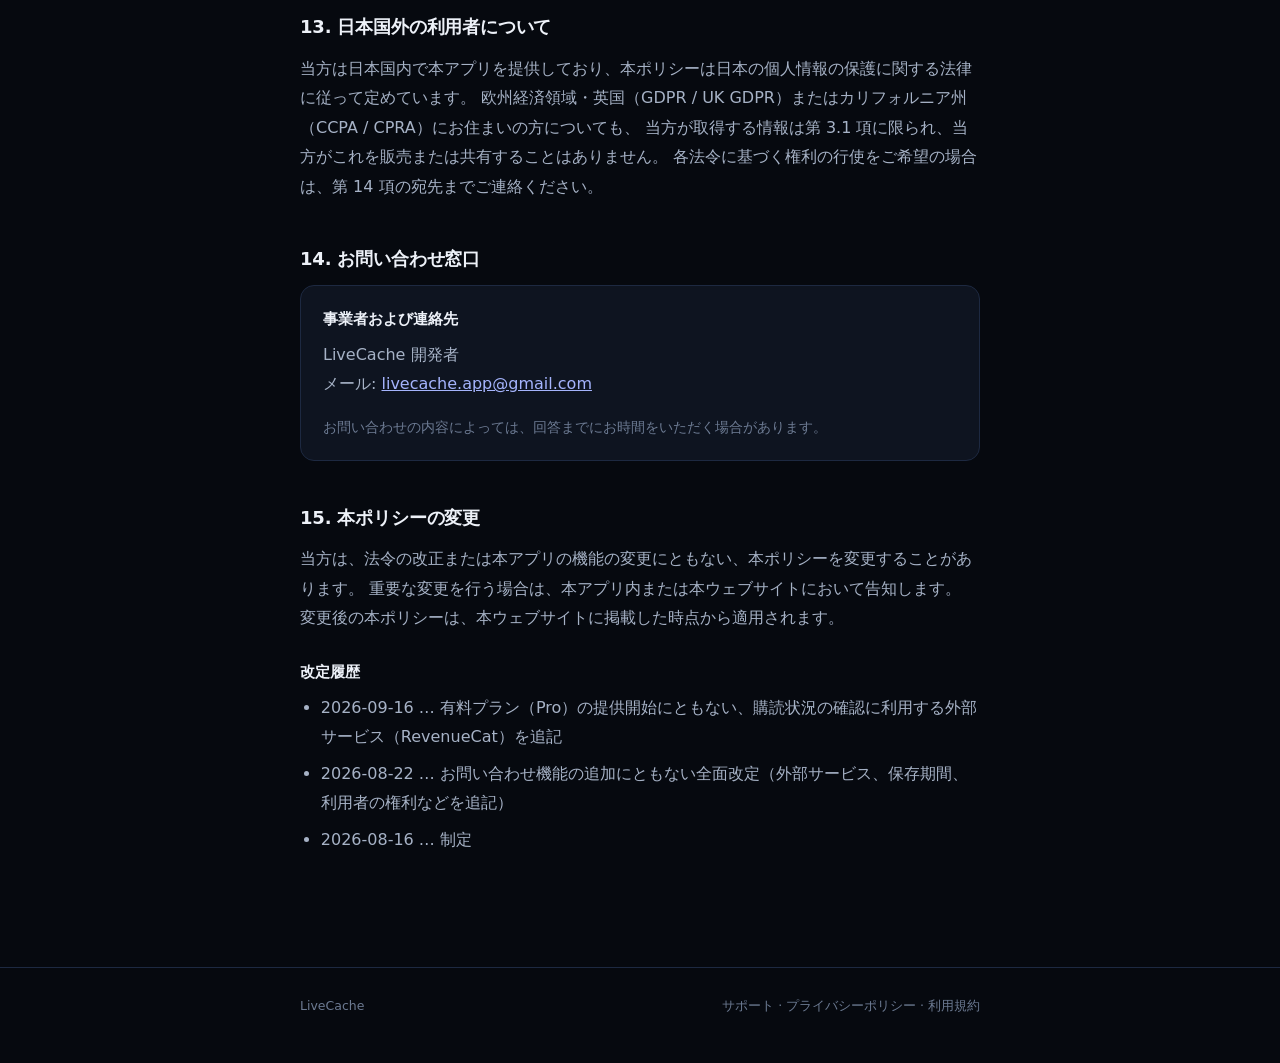
==== commit a9e86afe: "プライバシーポリシーに RevenueCat を追記（アプリ内の文面と揃える） Co-Authored-By: Claude Opus 5 (1M context) <noreply@anthropi" ====
--- a/privacy.html
+++ b/privacy.html
@@ -33,7 +33,7 @@
 <main><div class="wrap">
 <p class="eyebrow">PRIVACY POLICY</p>
 <h1>プライバシーポリシー</h1>
-<p class="updated">制定日: 2026-08-16 ／ 最終改定日: 2026-08-22</p>
+<p class="updated">制定日: 2026-08-16 ／ 最終改定日: 2026-09-16</p>
 
 <p>
   LiveCache 開発者（以下「当方」といいます）は、当方が提供するアプリケーション「LiveCache」（以下「本アプリ」といいます）
@@ -55,8 +55,9 @@
   端末内のデータベースに保存され、当方を含む第三者がこれを閲覧・取得することはできません。
 </p>
 <p>
-  本アプリが外部と通信するのは、利用者が「不具合の報告・要望」から自ら送信を行った場合に限られます。
-  それ以外の場面で、本アプリが利用者の情報を外部へ送信することはありません。
+  本アプリが外部と通信するのは、利用者が「不具合の報告・要望」から自ら送信を行った場合と、
+  有料プラン（Pro）の購読状況を確認する場合に限られます。
+  いずれの場合も、ハンドやプレイヤーの記録が外部へ送信されることはありません。
 </p>
 
 <h2>2. 端末内にのみ保存される情報</h2>
@@ -127,7 +128,23 @@
   各社における取扱いは、各社の定めによります。
 </p>
 
-<h3>5.3 本ウェブサイト</h3>
+<h3>5.3 購読状況の確認（RevenueCat）</h3>
+<p>
+  有料プラン（Pro）の購読状況の確認および管理には、RevenueCat, Inc.（米国）が提供するサービスを利用しています。
+  本アプリは、起動時および購入・復元の操作を行った際に、App Store が発行する購入の証明と、
+  本アプリが自動で作る匿名の識別子を同社へ送信し、購読が有効かどうかの判定を受け取ります。
+</p>
+<p>
+  同社へ送信されるのは、購入した商品の種別、購入日および購読の状態、ならびに端末の国・言語・OS のバージョンです。
+  <strong>氏名、メールアドレス、Apple ID、クレジットカード番号などの決済情報は送信されません。</strong>
+  ハンドやプレイヤーの記録が送信されることもありません。
+</p>
+<p>
+  これは、個人情報の保護に関する法律に定める外国にある第三者への提供に該当します。
+  同社における取扱いは、同社のプライバシーポリシーによります。
+</p>
+
+<h3>5.4 本ウェブサイト</h3>
 <p>
   本ウェブサイトは GitHub Pages（GitHub, Inc.）で公開しています。当方は Cookie を設置しておらず、
   アクセス解析ツールも導入していません。ただし、配信基盤の運用のため、同社においてアクセスログが記録される場合があります。
@@ -211,6 +228,7 @@
 
 <h3>改定履歴</h3>
 <ul>
+  <li>2026-09-16 … 有料プラン（Pro）の提供開始にともない、購読状況の確認に利用する外部サービス（RevenueCat）を追記</li>
   <li>2026-08-22 … お問い合わせ機能の追加にともない全面改定（外部サービス、保存期間、利用者の権利などを追記）</li>
   <li>2026-08-16 … 制定</li>
 </ul>
--- a/_style.css
+++ b/_style.css
@@ -15,6 +15,14 @@
   --fg-2: #A6B2C6;
   --fg-3: #6C7A92;
   --indigo: #A5B4FC;
+  /*
+    名乗りの「Cache」だけに使う藍。**アプリの中と同じ値**（indigo-400）。
+
+    下層の頁だけ `--indigo`（#A5B4FC）で塗っていたので、トップと見比べると
+    同じ字が別の色をしていた。読み物の見出しや links に使う藍とは役割が
+    違うので、名乗り専用に 1 つ持たせる。
+  */
+  --indigo-mark: #818CF8;
   --gutter: clamp(20px, 5vw, 40px);
 }
 
@@ -48,7 +56,7 @@
 .brand { display: flex; align-items: center; gap: 10px; text-decoration: none; color: var(--fg); }
 .brand img { width: 30px; height: 30px; border-radius: 8px; display: block; }
 .brand b { font-size: 17px; font-weight: 800; letter-spacing: -.03em; }
-.brand b em { font-style: normal; color: var(--indigo); }
+.brand b em { font-style: normal; color: var(--indigo-mark); }
 nav { margin-left: auto; display: flex; gap: 18px; }
 nav a { color: var(--fg-3); text-decoration: none; font-size: 13.5px; font-weight: 600; }
 nav a:hover, nav a[aria-current="page"] { color: var(--fg); }
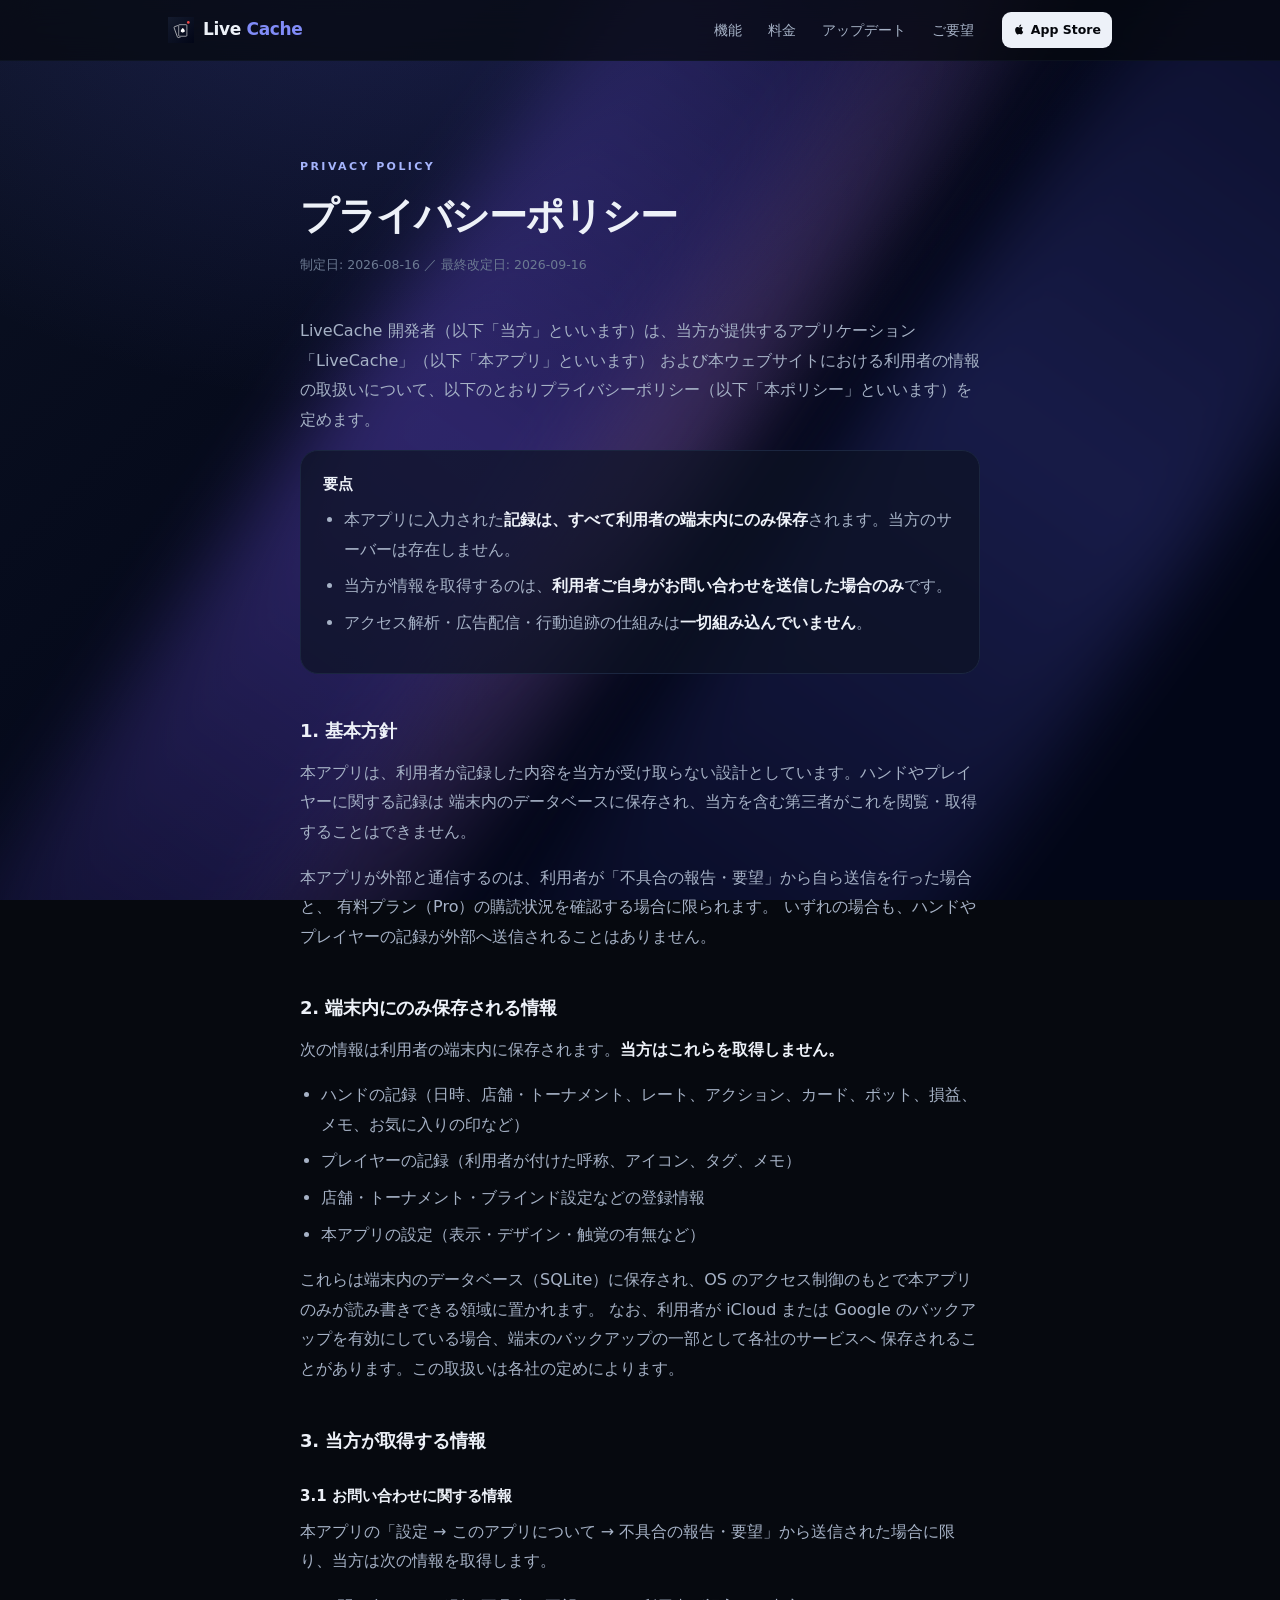
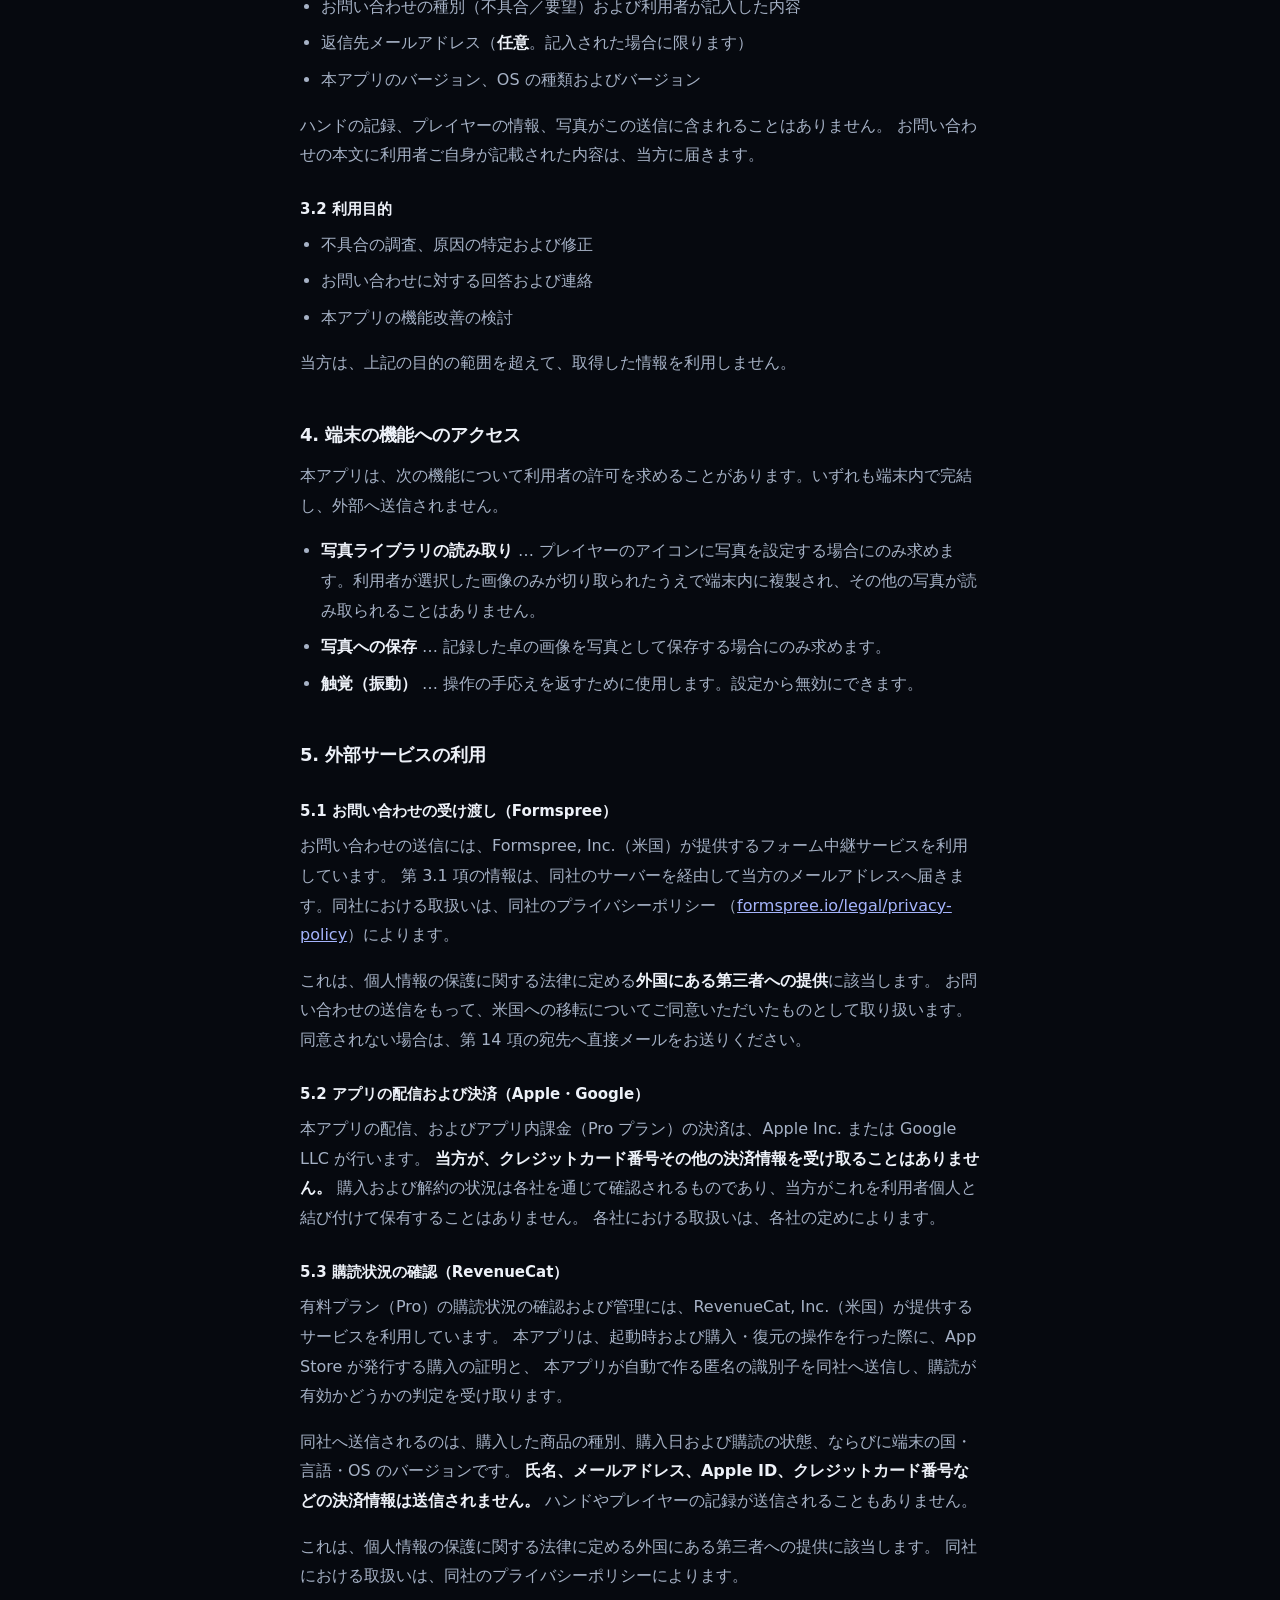
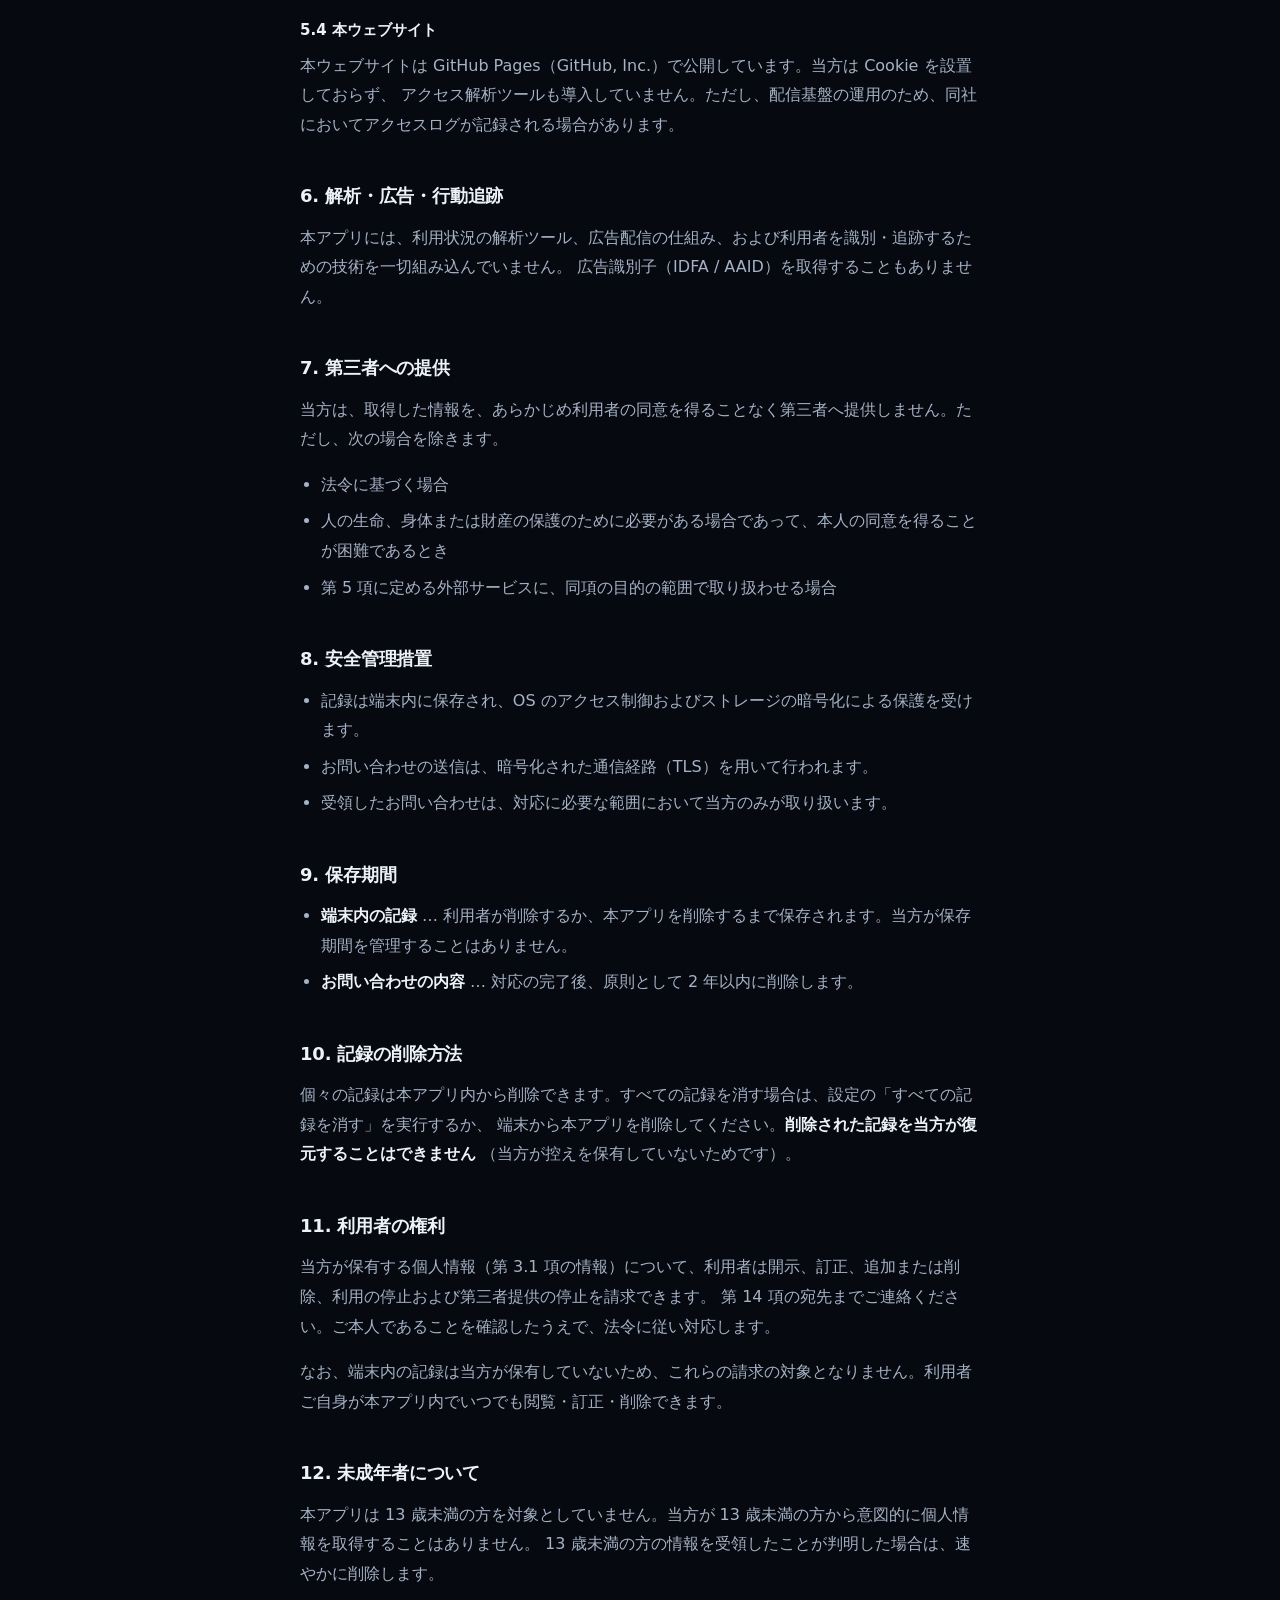
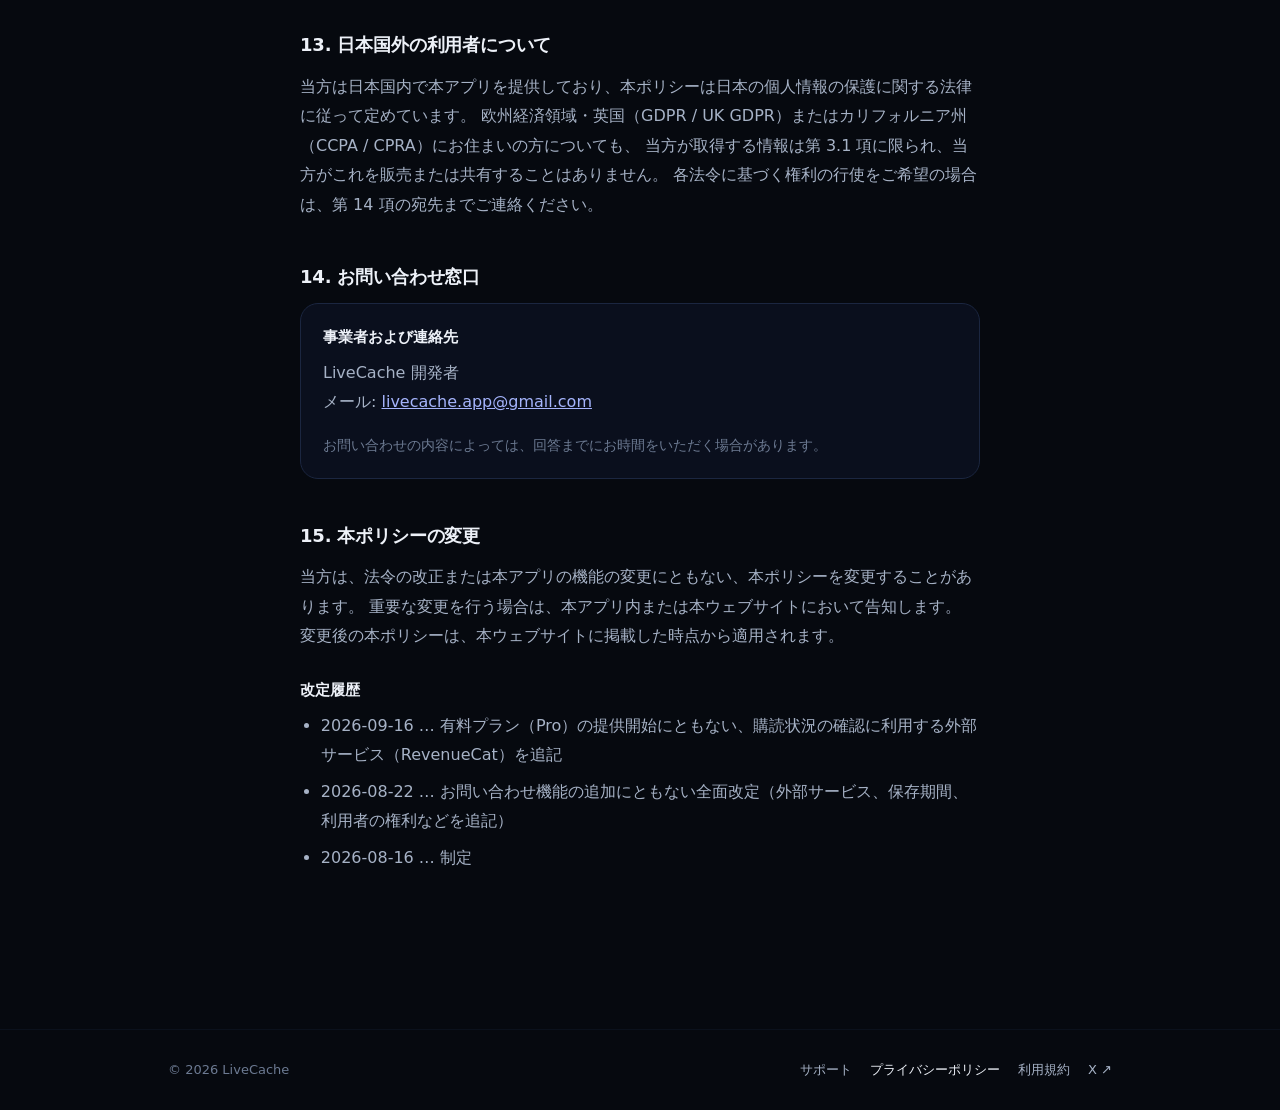
==== commit 1b753e5f: "下の 3 枚をトップと同じ見た目に、ぼかしをなだらかに、入手の札を小さく - サポート・プライバシーポリシー・利用規約の上の帯・後ろの光の筋・足を、トップと同じ作りにする（本文は変えない）   - サ" ====
--- a/privacy.html
+++ b/privacy.html
@@ -2,7 +2,7 @@
 <html lang="ja">
 <head>
 <meta charset="utf-8">
-<meta name="viewport" content="width=device-width, initial-scale=1">
+<meta name="viewport" content="width=device-width, initial-scale=1, viewport-fit=cover">
 <title>プライバシーポリシー — LiveCache</title>
 <meta name="description" content="LiveCache のプライバシーポリシー。記録はすべて端末内に保存され、当方のサーバーへ送信されることはありません。">
 <link rel="icon" href="./img/icon.svg">
@@ -19,18 +19,24 @@
 <link rel="stylesheet" href="./_style.css">
 </head>
 <body>
-<header class="bar">
-  <div class="wrap">
-    <a class="brand" href="./"><img src="./img/icon.svg" alt=""><b>Live <em>Cache</em></b></a>
-    <nav>
-      <a href="./">ホーム</a>
-      <a href="./support.html">サポート</a>
-      <a href="./privacy.html" aria-current="page">プライバシー</a>
-      <a href="./terms.html">利用規約</a>
+<svg width="0" height="0" style="position:absolute" aria-hidden="true">
+  <symbol id="i-apple" viewBox="0 0 24 24"><path fill="currentColor" d="M16.37 12.6c-.02-2.3 1.88-3.4 1.97-3.46-1.07-1.57-2.74-1.78-3.33-1.8-1.42-.15-2.77.83-3.49.83-.72 0-1.83-.81-3.01-.79-1.55.02-2.98.9-3.78 2.29-1.61 2.8-.41 6.94 1.16 9.21.77 1.11 1.68 2.36 2.88 2.31 1.16-.05 1.59-.75 2.99-.75 1.4 0 1.79.75 3.01.72 1.24-.02 2.03-1.13 2.79-2.25.88-1.29 1.24-2.53 1.26-2.6-.03-.01-2.42-.93-2.45-3.71zM14.08 5.85c.64-.77 1.07-1.85.95-2.92-.92.04-2.03.61-2.69 1.38-.59.68-1.11 1.77-.97 2.82 1.03.08 2.07-.52 2.71-1.28z"/></symbol>
+</svg>
+<div class="glow" aria-hidden="true"><span class="beam b1"></span><span class="beam b2"></span><span class="beam b3"></span></div>
+<!-- 上の帯・光の筋・足は、トップ（index.html）と同じ作り -->
+<header class="sitebar">
+  <div class="wrap sitebar-in">
+    <a class="sb-brand" href="./"><img src="./img/icon.svg" alt=""><span>Live <em>Cache</em></span></a>
+    <nav class="sb-nav" aria-label="サイトの中">
+      <a href="./#features">機能</a>
+      <a href="./#plans">料金</a>
+      <a href="./#updates">アップデート</a>
+      <a class="keep" href="./#request">ご要望</a>
     </nav>
+    <a class="sb-get" href="https://apps.apple.com/jp/app/id6804119041" target="_blank" rel="noopener"><svg class="apple" aria-hidden="true"><use href="#i-apple"/></svg>App Store</a>
   </div>
 </header>
-<main><div class="wrap">
+<main class="doc"><div class="wrap">
 <p class="eyebrow">PRIVACY POLICY</p>
 <h1>プライバシーポリシー</h1>
 <p class="updated">制定日: 2026-08-16 ／ 最終改定日: 2026-09-16</p>
@@ -234,13 +240,16 @@
 </ul>
 
 </div></main>
-<footer><div class="wrap">
-  <span>LiveCache</span>
-  <span>
-    <a href="./support.html">サポート</a> ·
-    <a href="./privacy.html">プライバシーポリシー</a> ·
-    <a href="./terms.html">利用規約</a>
-  </span>
-</div></footer>
+<footer class="site-foot">
+  <div class="wrap foot-grid">
+    <span>© 2026 LiveCache</span>
+    <span class="foot-links">
+      <a href="./support.html">サポート</a>
+      <a href="./privacy.html" aria-current="page">プライバシーポリシー</a>
+      <a href="./terms.html">利用規約</a>
+      <a href="https://x.com/LiveCache_poker" target="_blank" rel="noopener">X ↗</a>
+    </span>
+  </div>
+</footer>
 </body>
 </html>
--- a/_style.css
+++ b/_style.css
@@ -85,3 +85,45 @@
 footer .wrap { display: flex; gap: 14px 24px; flex-wrap: wrap; align-items: center; justify-content: space-between; }
 footer a { color: var(--fg-3); text-decoration: none; }
 footer a:hover { color: var(--fg-2); }
+
+/*
+  ---- トップ（index.html）と同じ上の帯・光の筋・足（2026-10-02） ----
+  下の 3 枚もトップと同じ見た目にそろえる。ここから下が、上の古い帯・足の決まりより後に効く。
+*/
+:root { --surface: rgba(13,19,36,.7); --line: #1B2640; --line-soft: #151E3166; --indigo-400: #818CF8; }
+body { overflow-x: hidden; }
+.glow { position: fixed; inset: 0; z-index: -1; overflow: hidden; pointer-events: none;
+  background: radial-gradient(ellipse 1100px 800px at 30% -10%, rgba(99,102,241,.22), rgba(99,102,241,0) 62%),
+              linear-gradient(135deg, #0B1122 0%, #020617 55%); }
+.beam { position: absolute; top: -60vh; height: 220vh; filter: blur(38px); transform: rotate(35deg); }
+.b1 { left: 25%; width: 20.6%; background: linear-gradient(transparent, rgba(124,92,255,.50), transparent); }
+.b2 { left: 47%; width: 9.4%; background: linear-gradient(transparent, rgba(192,132,252,.40), transparent); }
+.b3 { left: 69%; width: 27%; background: linear-gradient(transparent, rgba(99,102,241,.32), transparent); }
+@media (max-width: 620px) { .b1 { width: 34%; left: 12%; } .b2 { width: 16%; left: 48%; } .b3 { width: 40%; left: 66%; } }
+/* 読み物の頁は字が主役なので、光は少し弱める */
+body:has(.doc) .glow .beam { opacity: .7; }
+
+.sitebar { position: sticky; top: 0; z-index: 30; background: rgba(6, 9, 15, .72); backdrop-filter: blur(16px); -webkit-backdrop-filter: blur(16px); border-bottom: 1px solid var(--line-soft); padding-top: env(safe-area-inset-top, 0px); }
+.sitebar .wrap, .site-foot .wrap { max-width: 1040px; padding: 0 clamp(20px, 6vw, 48px); }
+.sitebar-in { display: flex; align-items: center; gap: clamp(16px, 4vw, 28px); height: 60px; }
+.sb-brand { display: inline-flex; align-items: center; gap: 9px; color: var(--fg); text-decoration: none; font-weight: 800; letter-spacing: -.02em; font-size: 17px; margin-right: auto; }
+.sb-brand img { width: 26px; height: 26px; display: block; }
+.sb-brand em { font-style: normal; color: var(--indigo-mark); }
+.sb-nav { margin-left: 0; display: flex; gap: 26px; font-size: 13.5px; }
+.sb-nav a { color: var(--fg-2); text-decoration: none; font-weight: 400; font-size: 13.5px; }
+.sb-nav a:hover { color: var(--fg); }
+.sb-nav a:not(.keep) { display: none; }
+@media (min-width: 760px) { .sb-nav a:not(.keep) { display: inline; } }
+.sb-get { display: inline-flex; align-items: center; gap: 5px; padding: 6px 11px; border-radius: 9px; background: var(--fg); color: #05070C; text-decoration: none; font-size: 12.5px; font-weight: 700; white-space: nowrap; }
+.sb-get .apple { width: 13px; height: 13px; margin-top: -2px; }
+
+.doc { padding: clamp(56px, 12vw, 96px) 0 clamp(88px, 16vw, 140px); }
+.doc .eyebrow { letter-spacing: .22em; margin-bottom: 16px; }
+.doc h1 { font-size: clamp(26px, 6vw, 38px); }
+.card { background: var(--surface); border: 1px solid var(--line); border-radius: 18px; padding: 20px 22px; }
+
+.site-foot { border-top: 1px solid var(--line-soft); padding: 28px 0 calc(28px + env(safe-area-inset-bottom, 0px)); font-size: 13px; color: var(--fg-3); }
+.foot-grid { display: flex; flex-wrap: wrap; gap: 14px 24px; justify-content: space-between; align-items: center; }
+.foot-links { display: flex; flex-wrap: wrap; gap: 8px 18px; }
+.foot-links a { color: var(--fg-2); text-decoration: none; }
+.foot-links a[aria-current="page"] { color: var(--fg); }
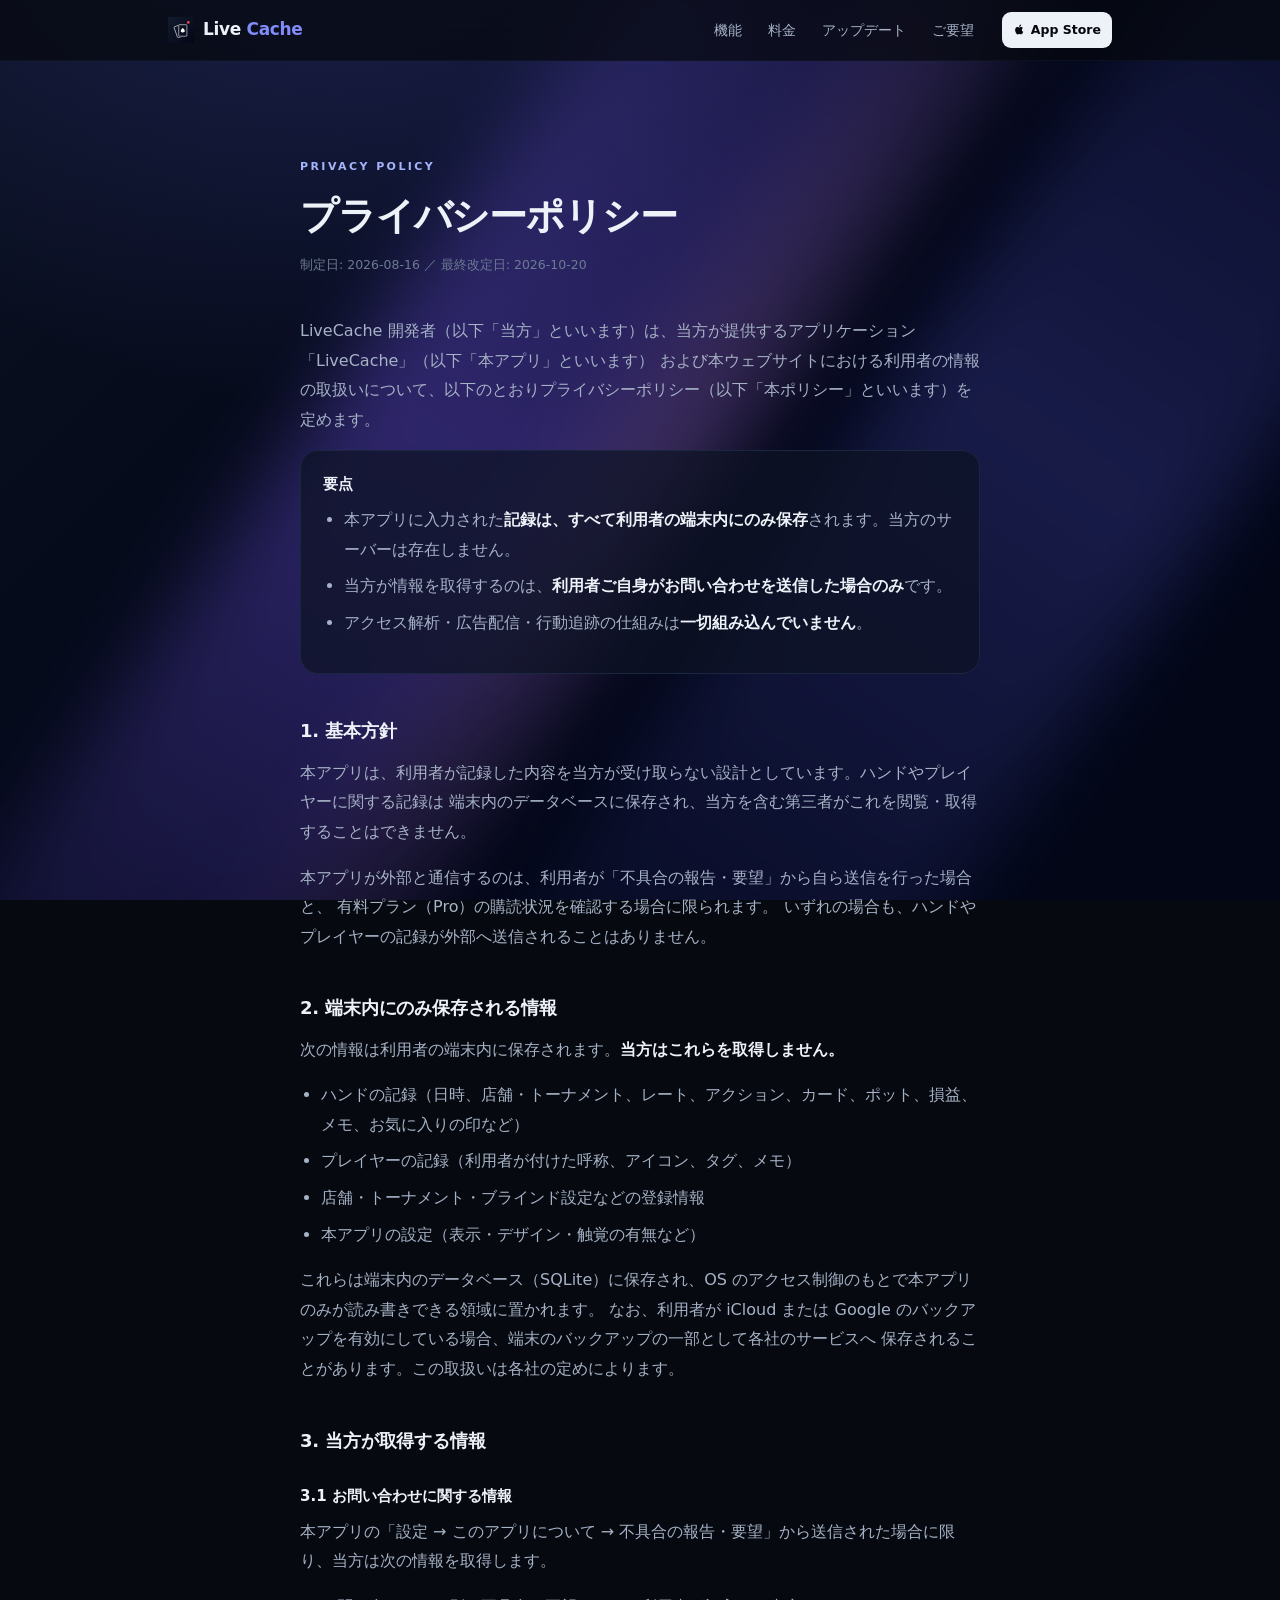
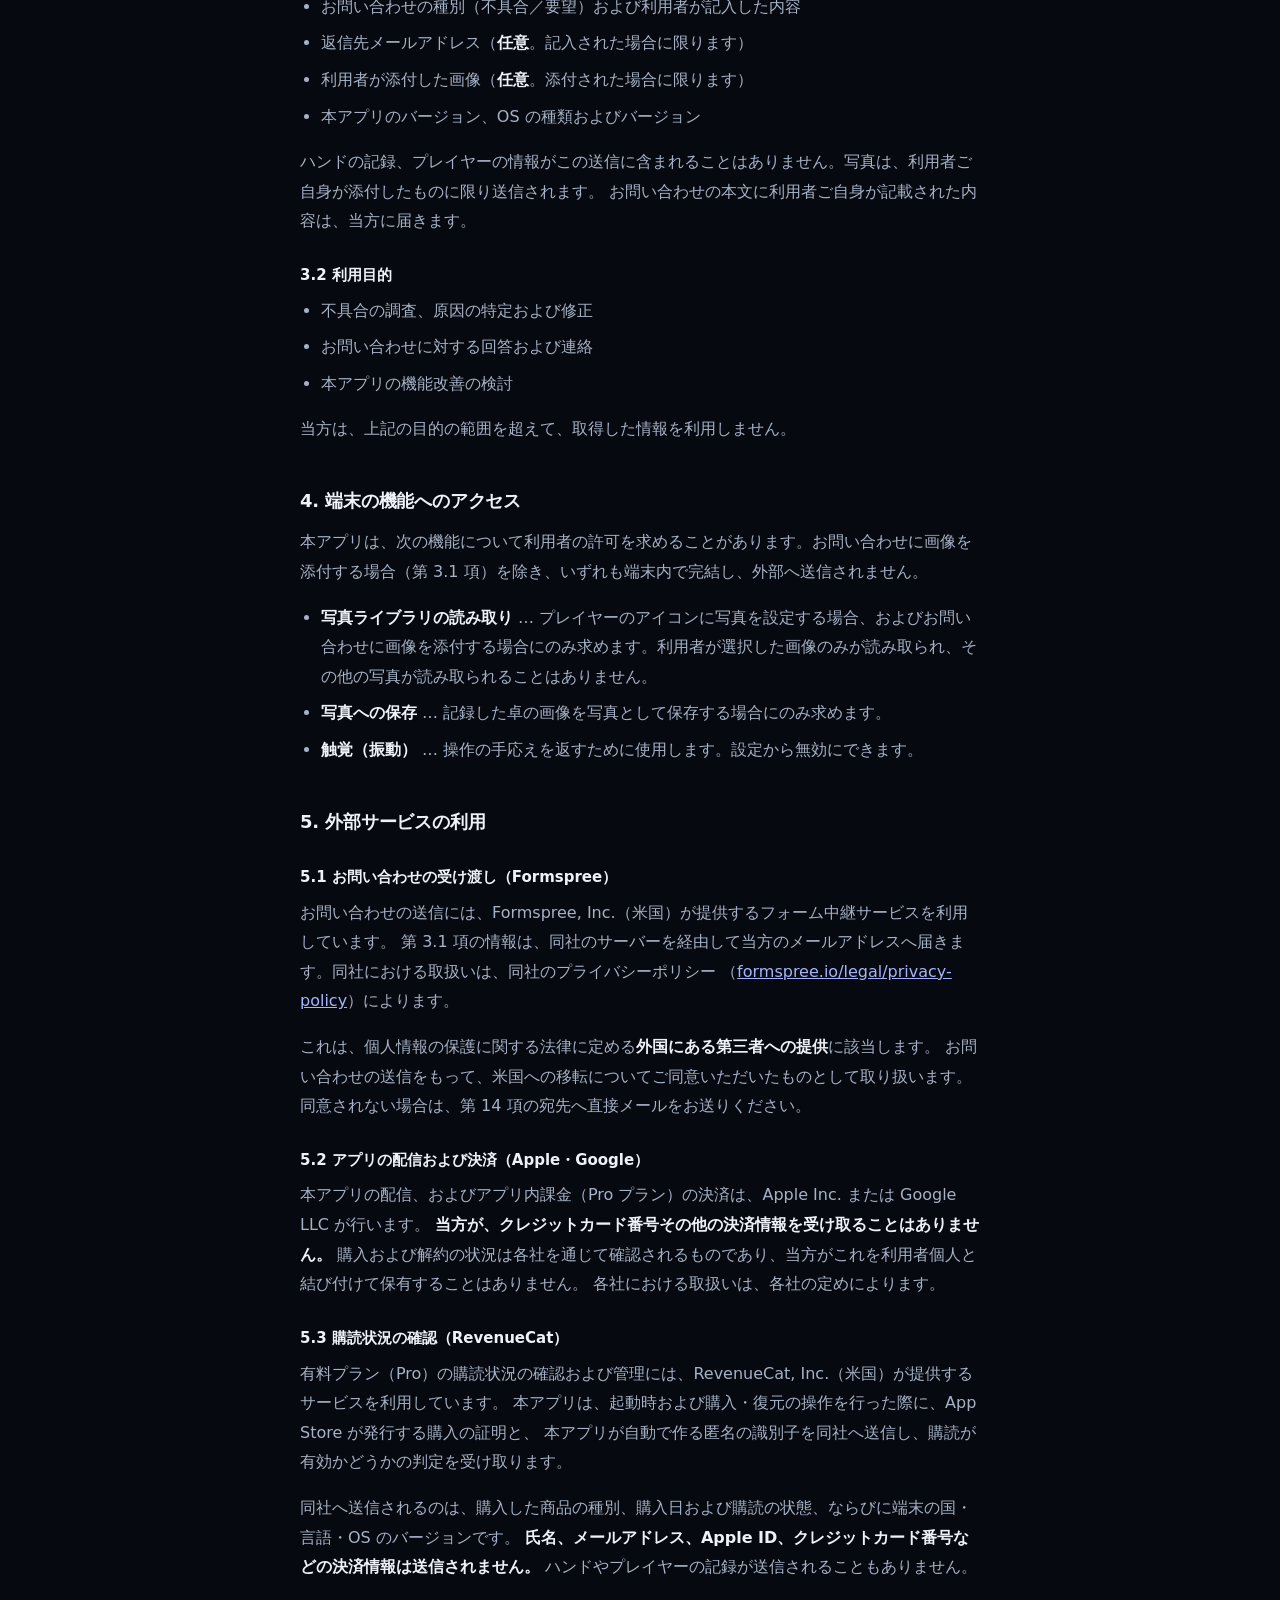
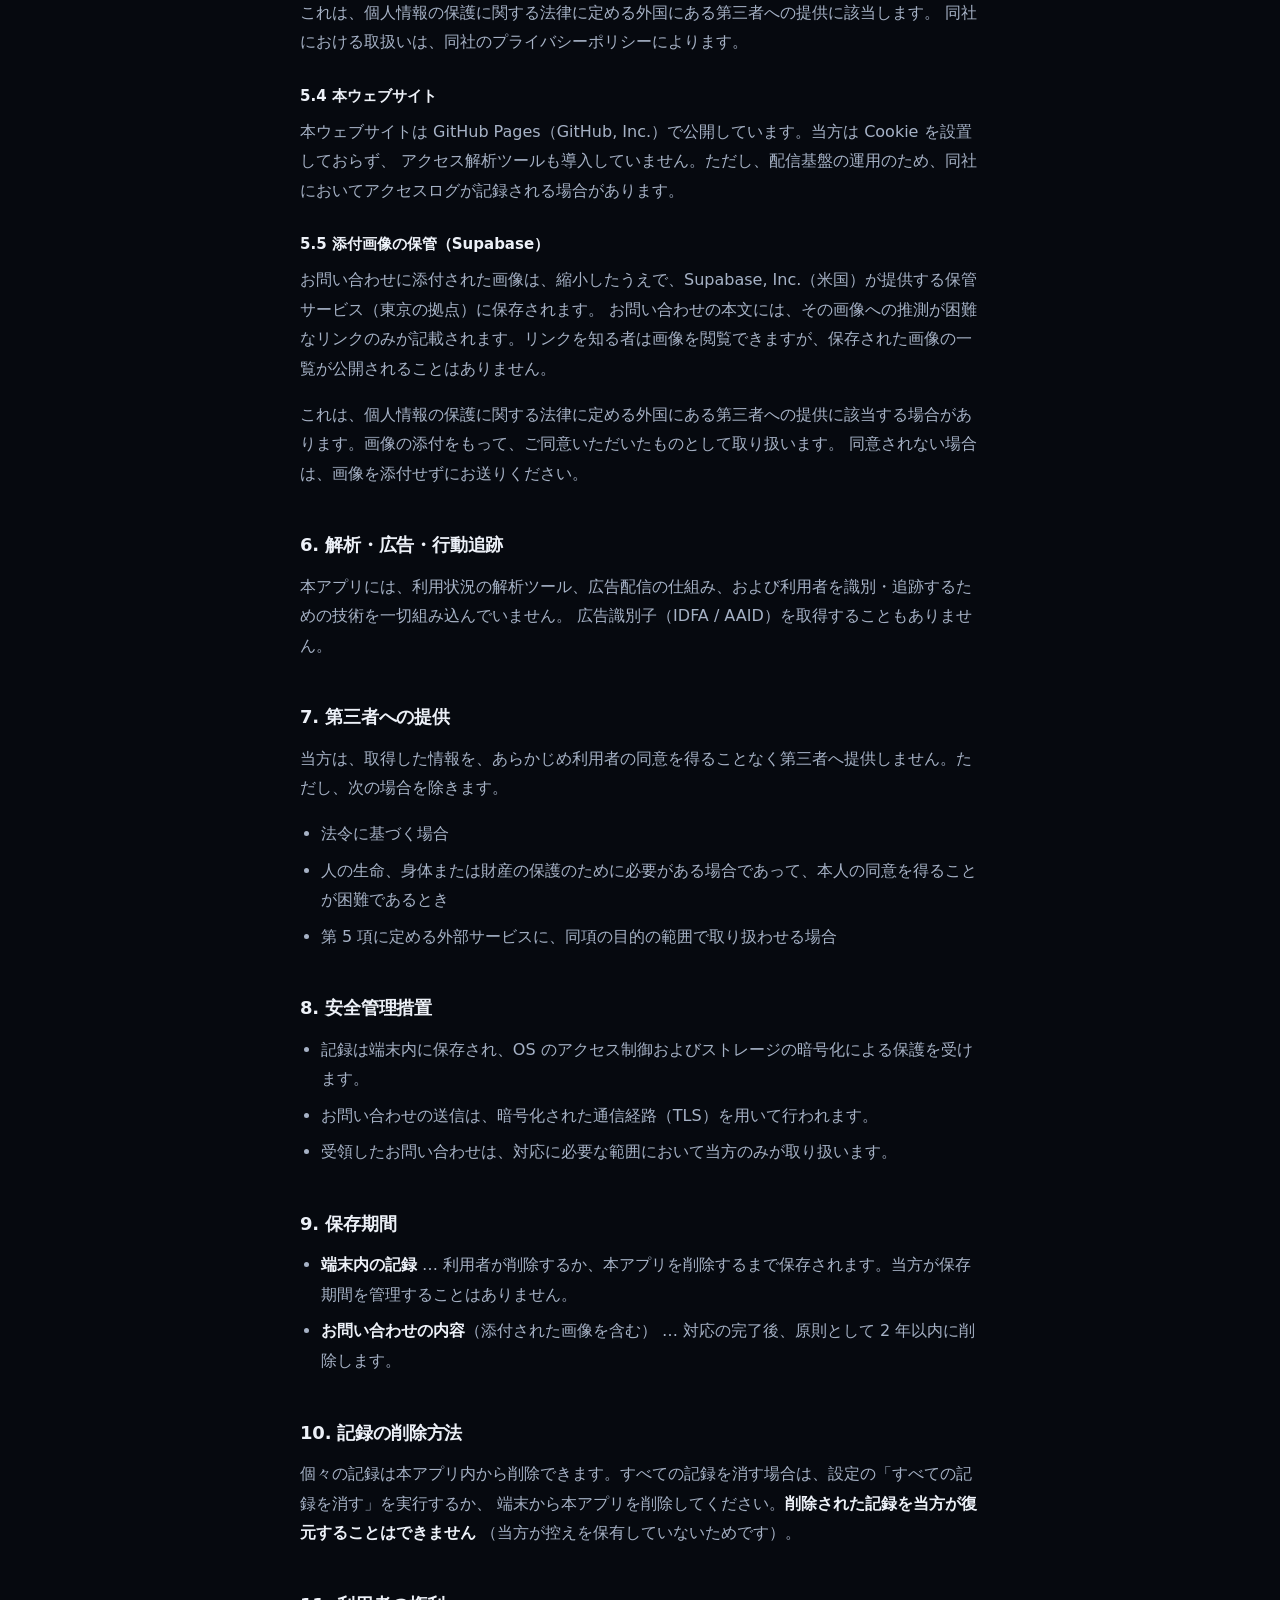
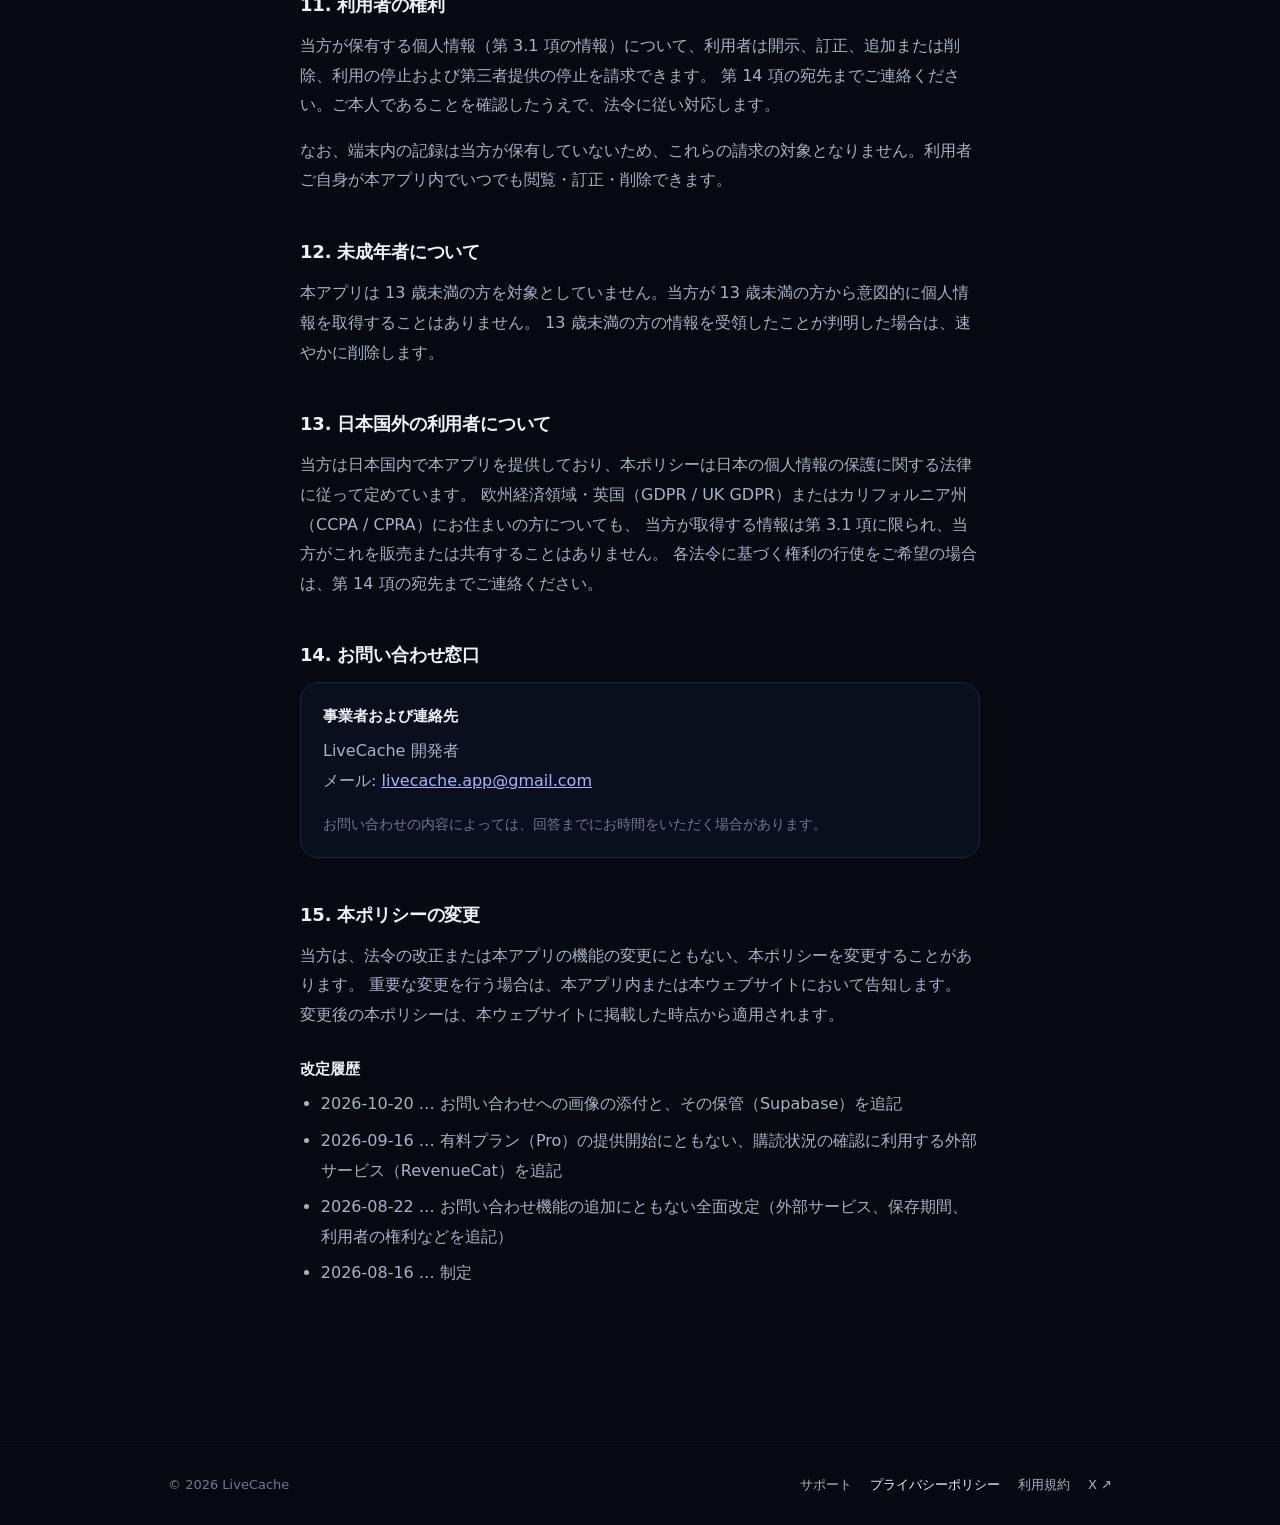
==== commit eeb9c72e: "docs: プライバシーポリシーに、問い合わせへの画像の添付と保管を書き足す 目的 - アプリの要望に画像を添付できるようにするので、アプリの中のプライバシーポリシーと同じ中身にそろえるため  変更 " ====
--- a/privacy.html
+++ b/privacy.html
@@ -39,7 +39,7 @@
 <main class="doc"><div class="wrap">
 <p class="eyebrow">PRIVACY POLICY</p>
 <h1>プライバシーポリシー</h1>
-<p class="updated">制定日: 2026-08-16 ／ 最終改定日: 2026-09-16</p>
+<p class="updated">制定日: 2026-08-16 ／ 最終改定日: 2026-10-20</p>
 
 <p>
   LiveCache 開発者（以下「当方」といいます）は、当方が提供するアプリケーション「LiveCache」（以下「本アプリ」といいます）
@@ -89,10 +89,11 @@
 <ul>
   <li>お問い合わせの種別（不具合／要望）および利用者が記入した内容</li>
   <li>返信先メールアドレス（<strong>任意</strong>。記入された場合に限ります）</li>
+  <li>利用者が添付した画像（<strong>任意</strong>。添付された場合に限ります）</li>
   <li>本アプリのバージョン、OS の種類およびバージョン</li>
 </ul>
 <p>
-  ハンドの記録、プレイヤーの情報、写真がこの送信に含まれることはありません。
+  ハンドの記録、プレイヤーの情報がこの送信に含まれることはありません。写真は、利用者ご自身が添付したものに限り送信されます。
   お問い合わせの本文に利用者ご自身が記載された内容は、当方に届きます。
 </p>
 
@@ -105,9 +106,9 @@
 <p>当方は、上記の目的の範囲を超えて、取得した情報を利用しません。</p>
 
 <h2>4. 端末の機能へのアクセス</h2>
-<p>本アプリは、次の機能について利用者の許可を求めることがあります。いずれも端末内で完結し、外部へ送信されません。</p>
-<ul>
-  <li><strong>写真ライブラリの読み取り</strong> … プレイヤーのアイコンに写真を設定する場合にのみ求めます。利用者が選択した画像のみが切り取られたうえで端末内に複製され、その他の写真が読み取られることはありません。</li>
+<p>本アプリは、次の機能について利用者の許可を求めることがあります。お問い合わせに画像を添付する場合（第 3.1 項）を除き、いずれも端末内で完結し、外部へ送信されません。</p>
+<ul>
+  <li><strong>写真ライブラリの読み取り</strong> … プレイヤーのアイコンに写真を設定する場合、およびお問い合わせに画像を添付する場合にのみ求めます。利用者が選択した画像のみが読み取られ、その他の写真が読み取られることはありません。</li>
   <li><strong>写真への保存</strong> … 記録した卓の画像を写真として保存する場合にのみ求めます。</li>
   <li><strong>触覚（振動）</strong> … 操作の手応えを返すために使用します。設定から無効にできます。</li>
 </ul>
@@ -156,6 +157,16 @@
   アクセス解析ツールも導入していません。ただし、配信基盤の運用のため、同社においてアクセスログが記録される場合があります。
 </p>
 
+<h3>5.5 添付画像の保管（Supabase）</h3>
+<p>
+  お問い合わせに添付された画像は、縮小したうえで、Supabase, Inc.（米国）が提供する保管サービス（東京の拠点）に保存されます。
+  お問い合わせの本文には、その画像への推測が困難なリンクのみが記載されます。リンクを知る者は画像を閲覧できますが、保存された画像の一覧が公開されることはありません。
+</p>
+<p>
+  これは、個人情報の保護に関する法律に定める外国にある第三者への提供に該当する場合があります。画像の添付をもって、ご同意いただいたものとして取り扱います。
+  同意されない場合は、画像を添付せずにお送りください。
+</p>
+
 <h2>6. 解析・広告・行動追跡</h2>
 <p>
   本アプリには、利用状況の解析ツール、広告配信の仕組み、および利用者を識別・追跡するための技術を一切組み込んでいません。
@@ -180,7 +191,7 @@
 <h2>9. 保存期間</h2>
 <ul>
   <li><strong>端末内の記録</strong> … 利用者が削除するか、本アプリを削除するまで保存されます。当方が保存期間を管理することはありません。</li>
-  <li><strong>お問い合わせの内容</strong> … 対応の完了後、原則として 2 年以内に削除します。</li>
+  <li><strong>お問い合わせの内容</strong>（添付された画像を含む） … 対応の完了後、原則として 2 年以内に削除します。</li>
 </ul>
 
 <h2>10. 記録の削除方法</h2>
@@ -234,6 +245,7 @@
 
 <h3>改定履歴</h3>
 <ul>
+  <li>2026-10-20 … お問い合わせへの画像の添付と、その保管（Supabase）を追記</li>
   <li>2026-09-16 … 有料プラン（Pro）の提供開始にともない、購読状況の確認に利用する外部サービス（RevenueCat）を追記</li>
   <li>2026-08-22 … お問い合わせ機能の追加にともない全面改定（外部サービス、保存期間、利用者の権利などを追記）</li>
   <li>2026-08-16 … 制定</li>
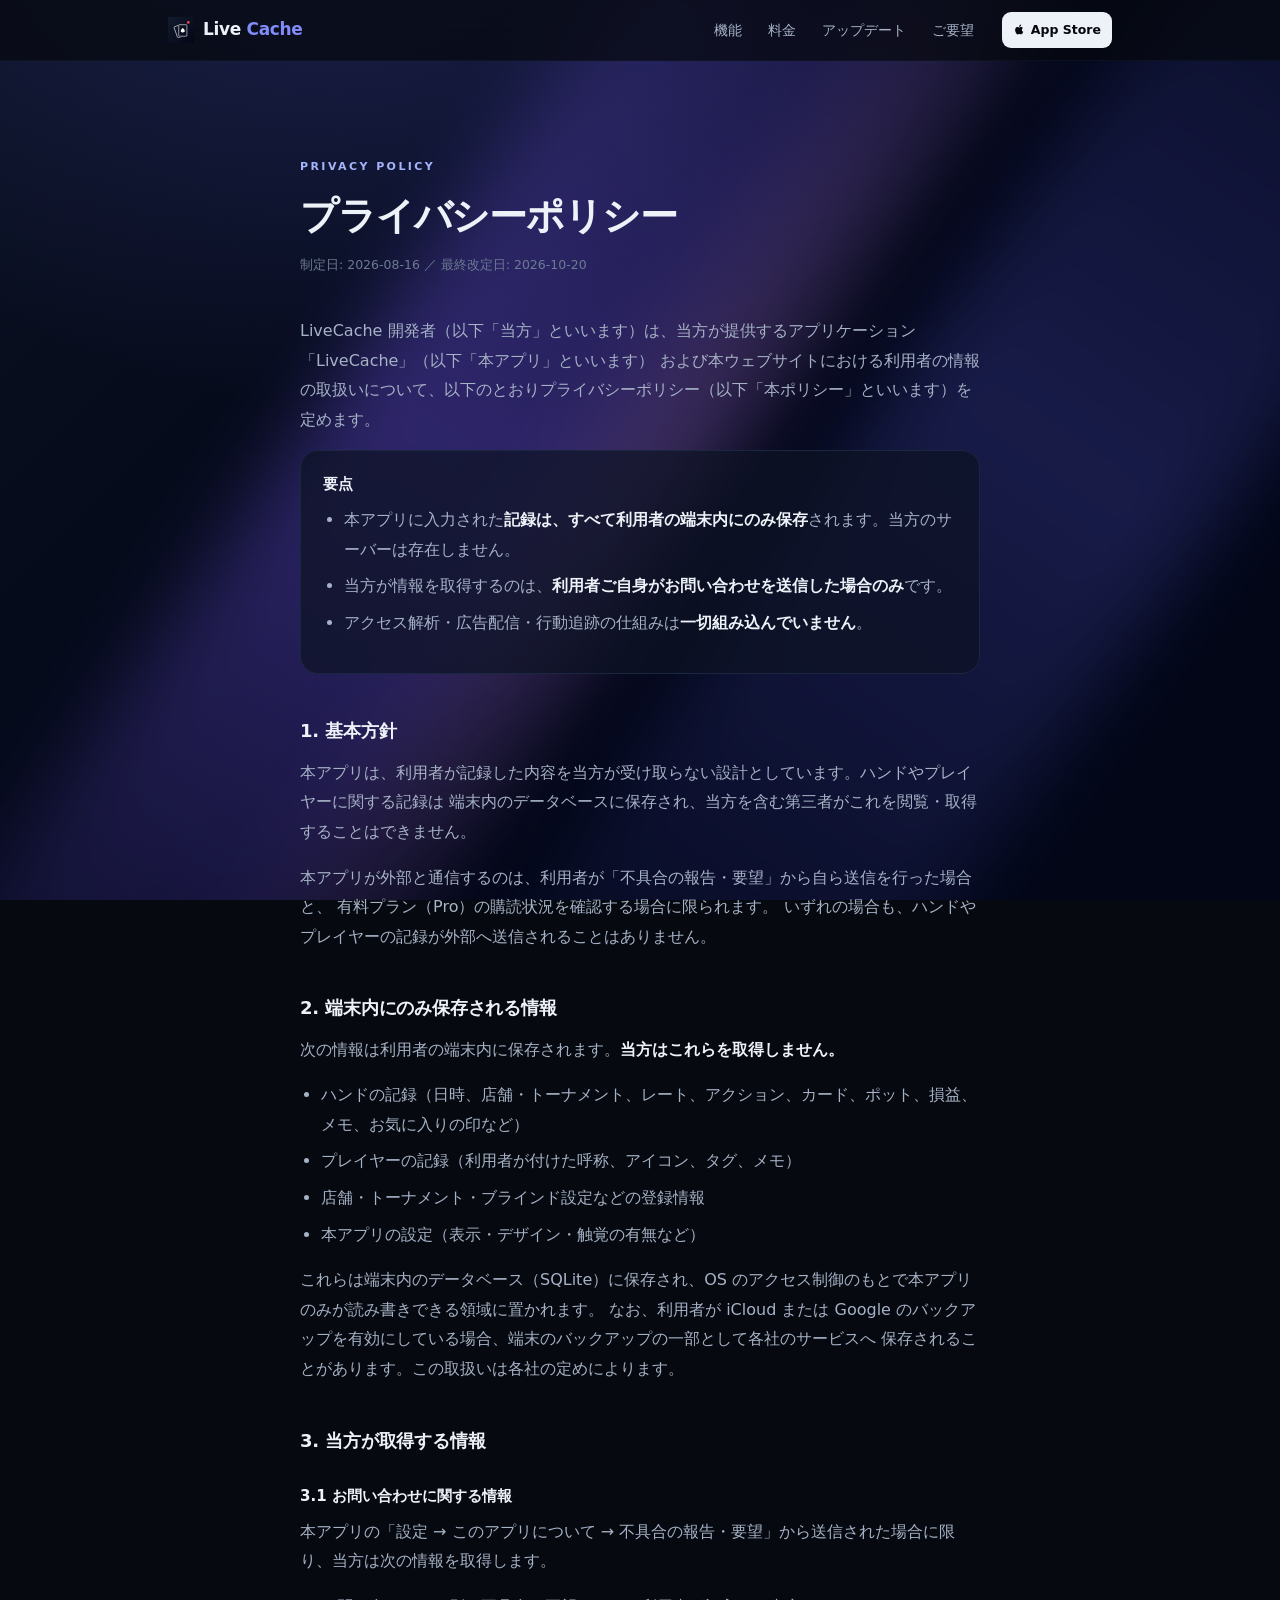
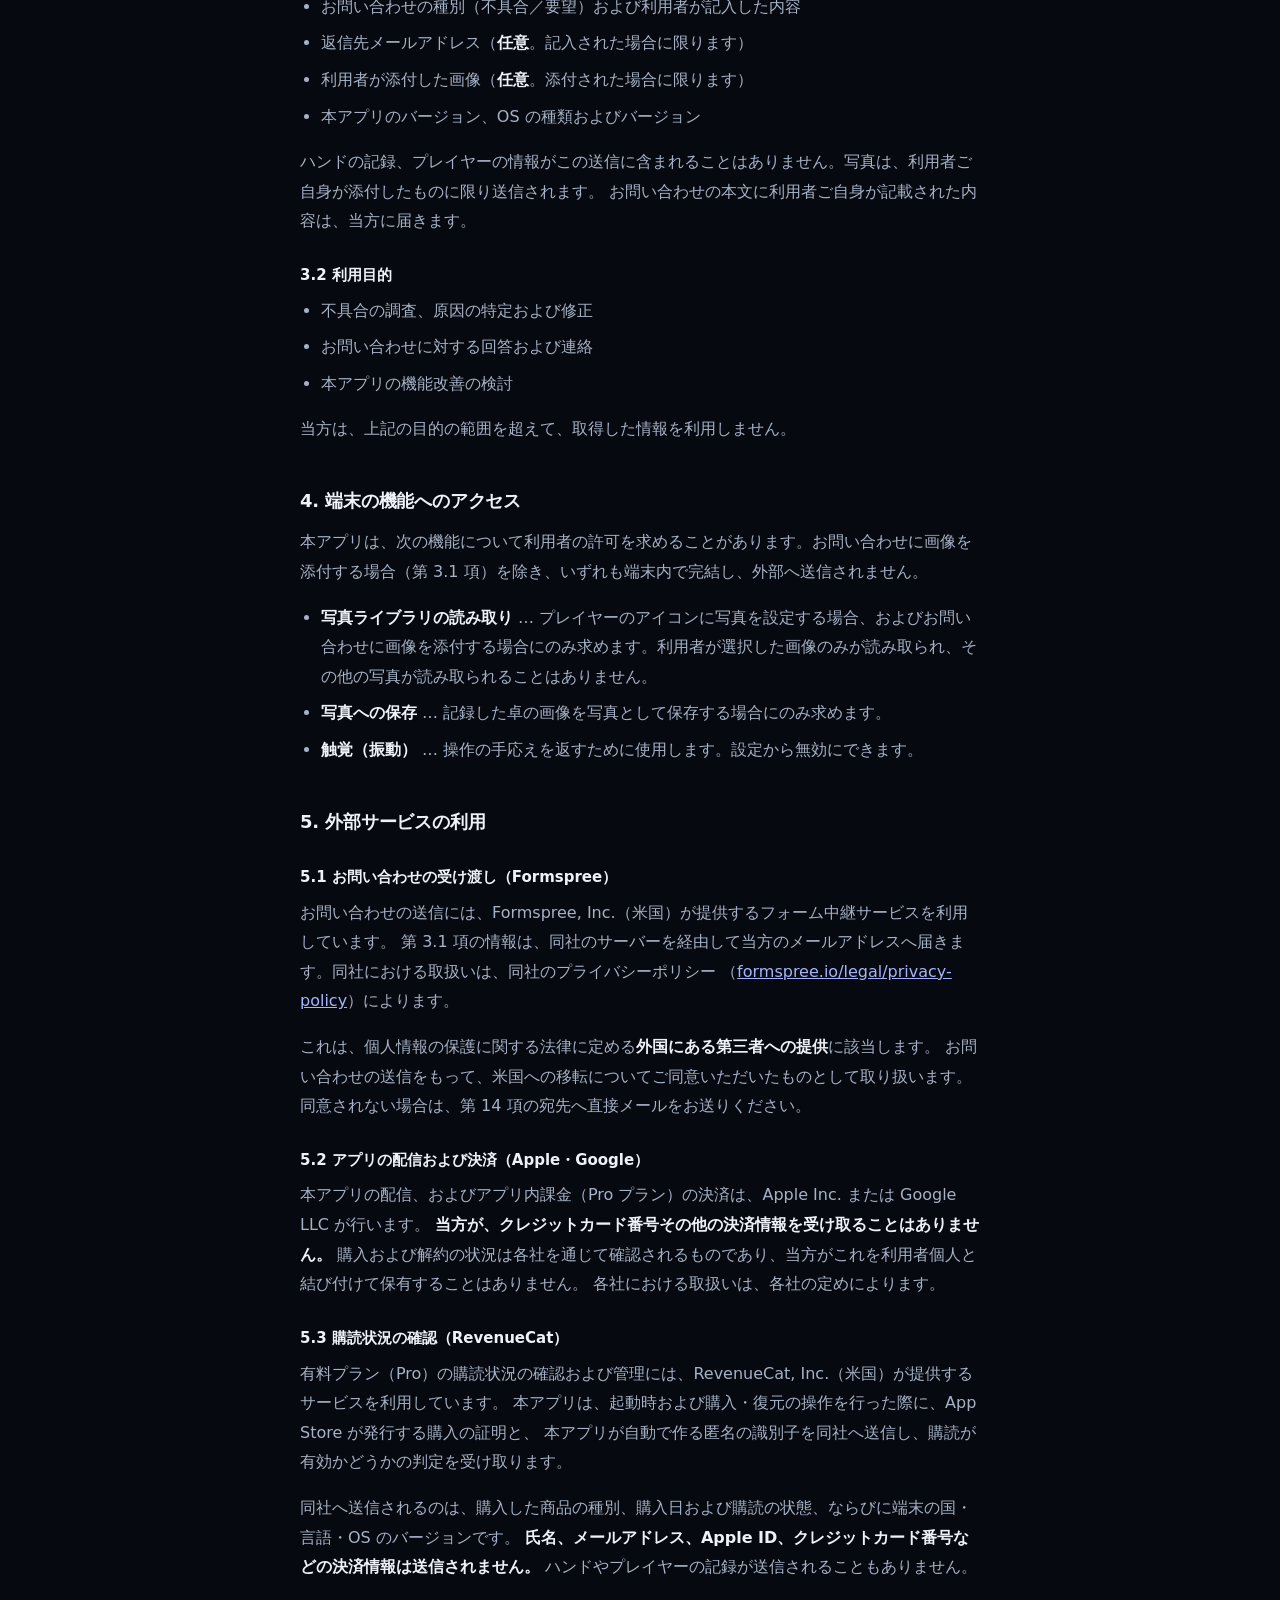
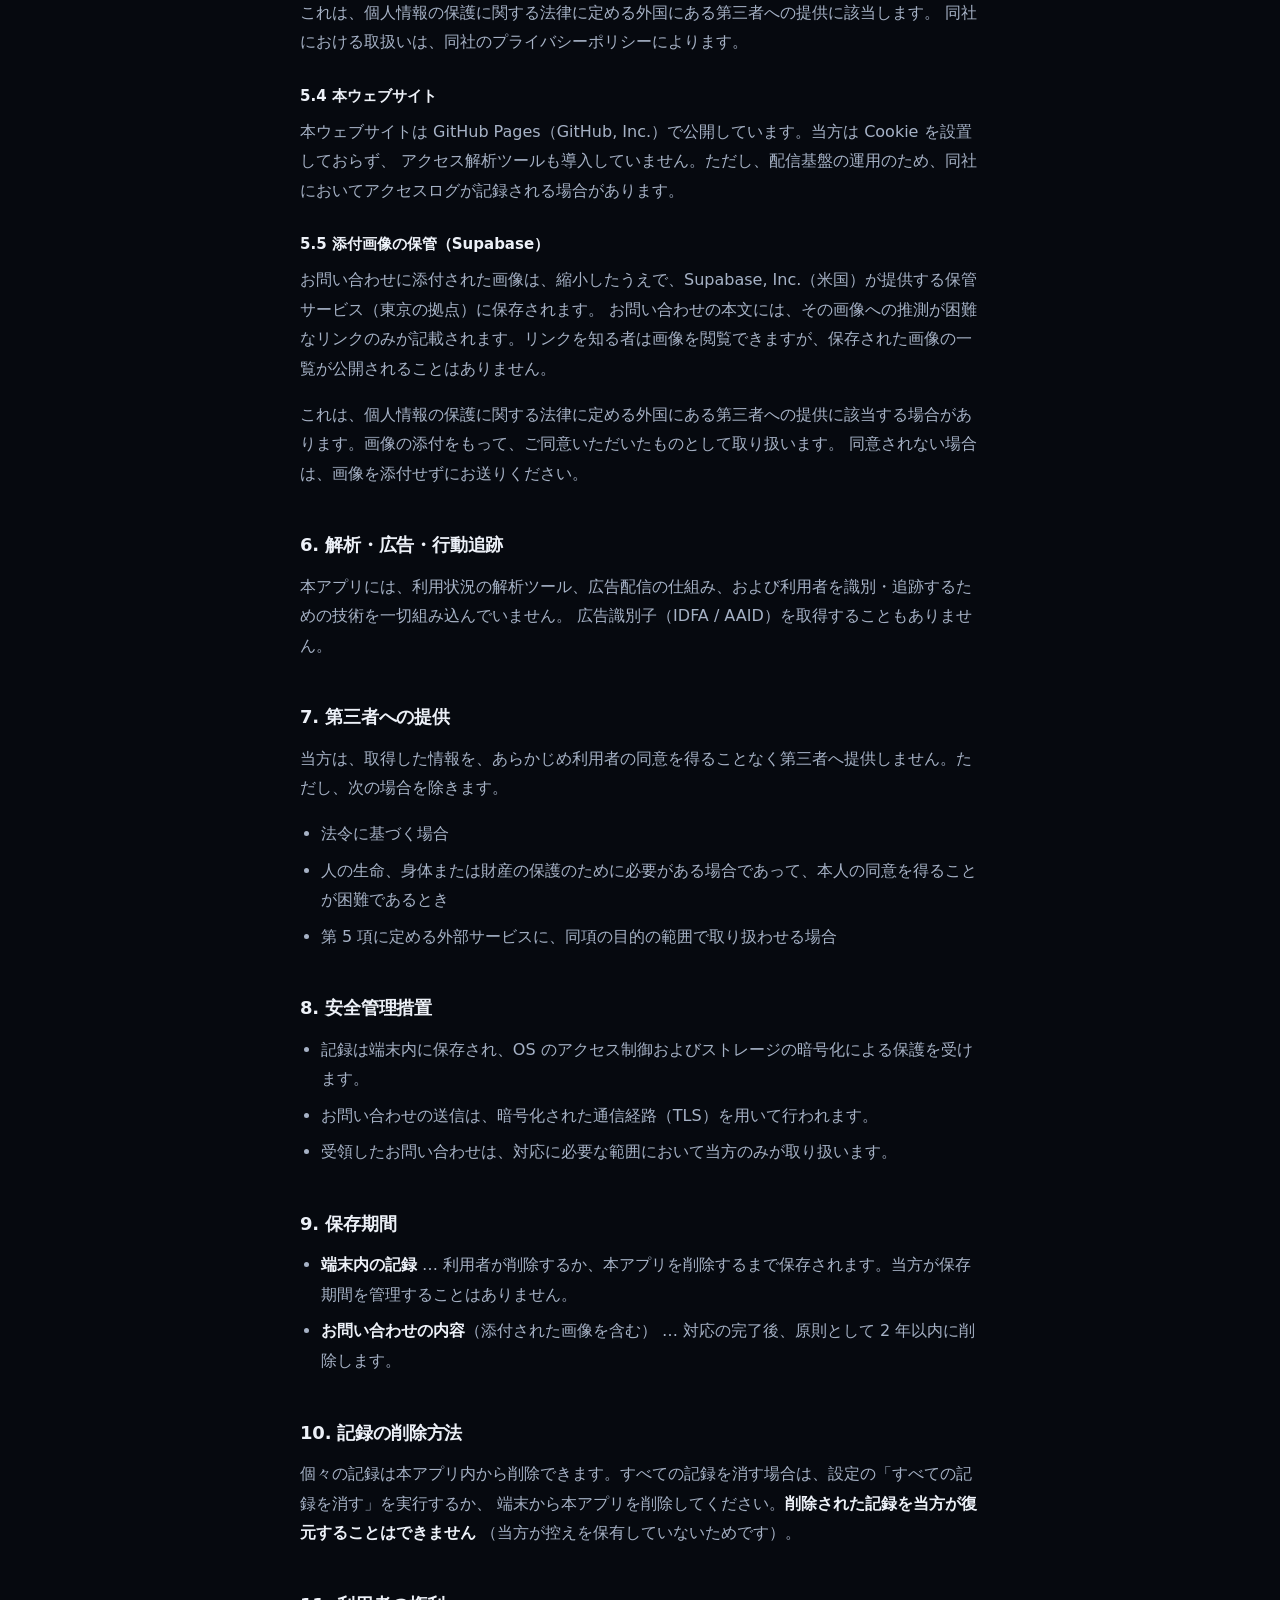
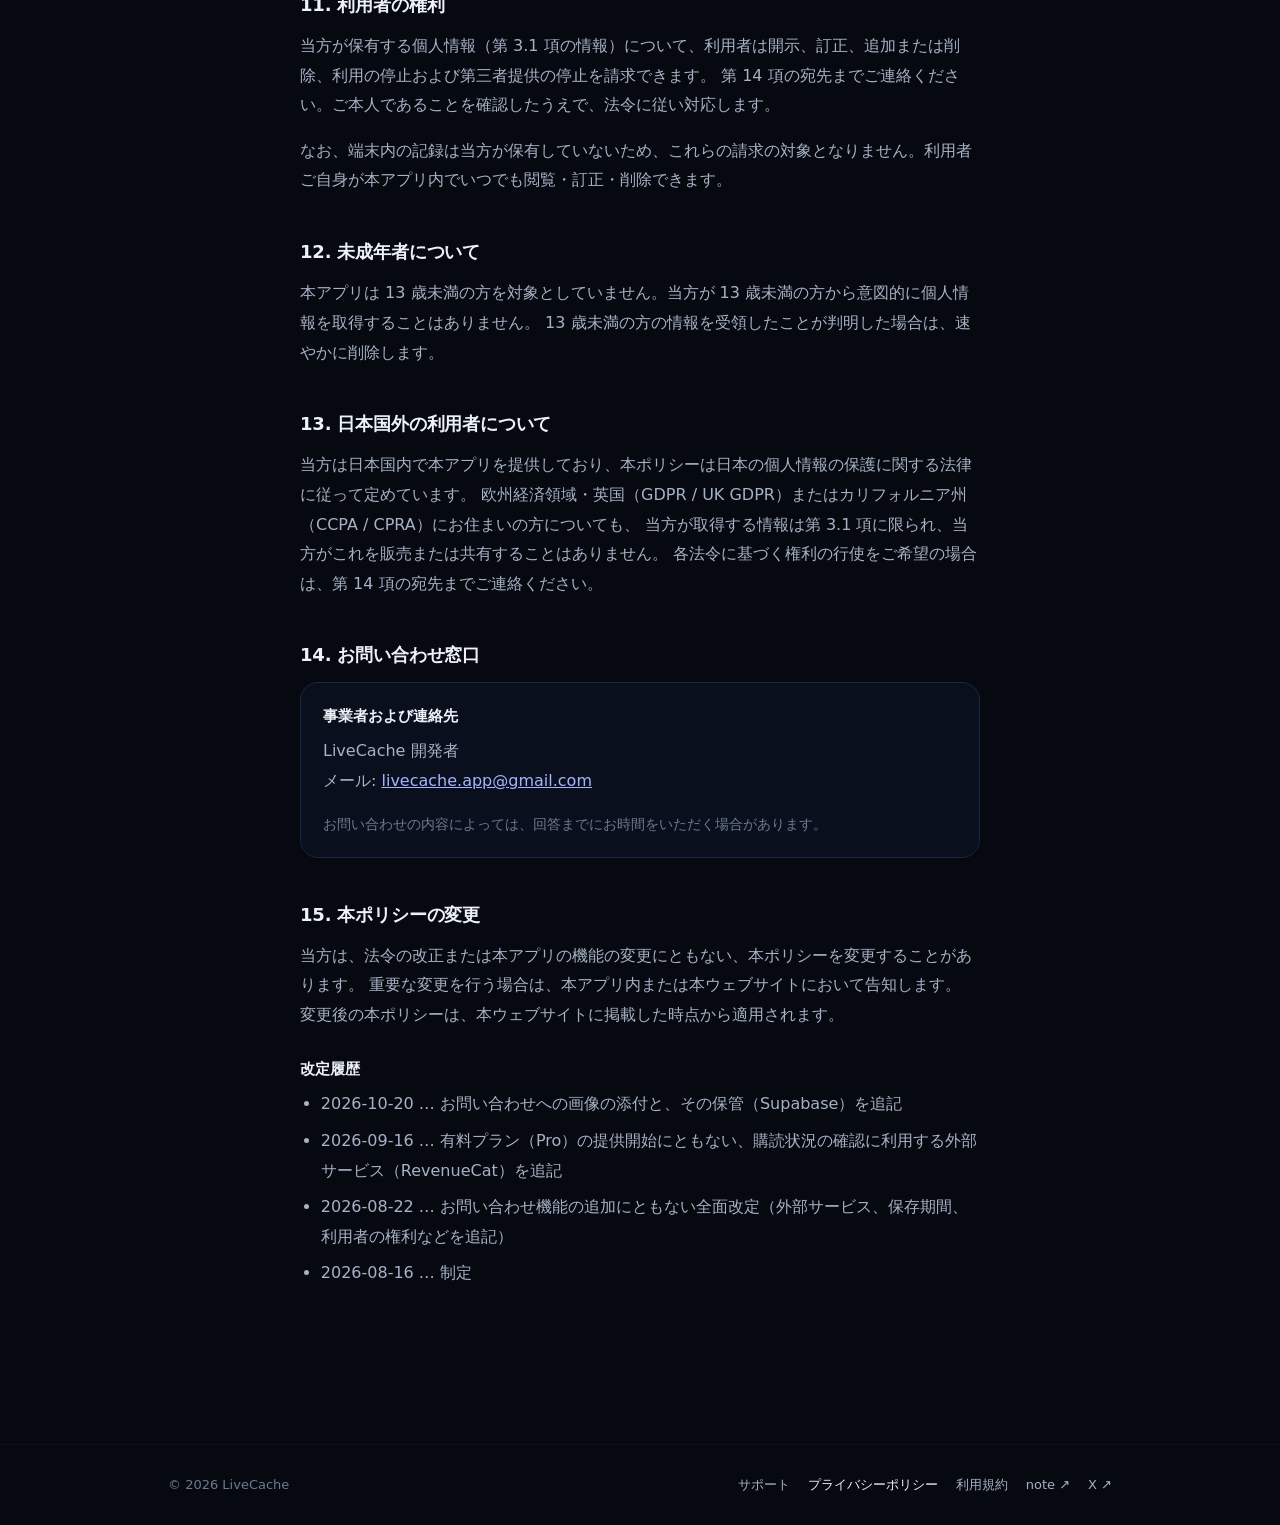
==== commit 052f61ed: "feat: トップと各ページの下に、note の記事へのリンクを足す 背景 - note に書いたアプリの紹介の記事を、Google に見つけてもらいやすくするため   - よそのページから張られたリ" ====
--- a/privacy.html
+++ b/privacy.html
@@ -259,6 +259,7 @@
       <a href="./support.html">サポート</a>
       <a href="./privacy.html" aria-current="page">プライバシーポリシー</a>
       <a href="./terms.html">利用規約</a>
+      <a href="https://note.com/yutybass/n/naf13785d4c7a" target="_blank" rel="noopener">note ↗</a>
       <a href="https://x.com/LiveCache_poker" target="_blank" rel="noopener">X ↗</a>
     </span>
   </div>
